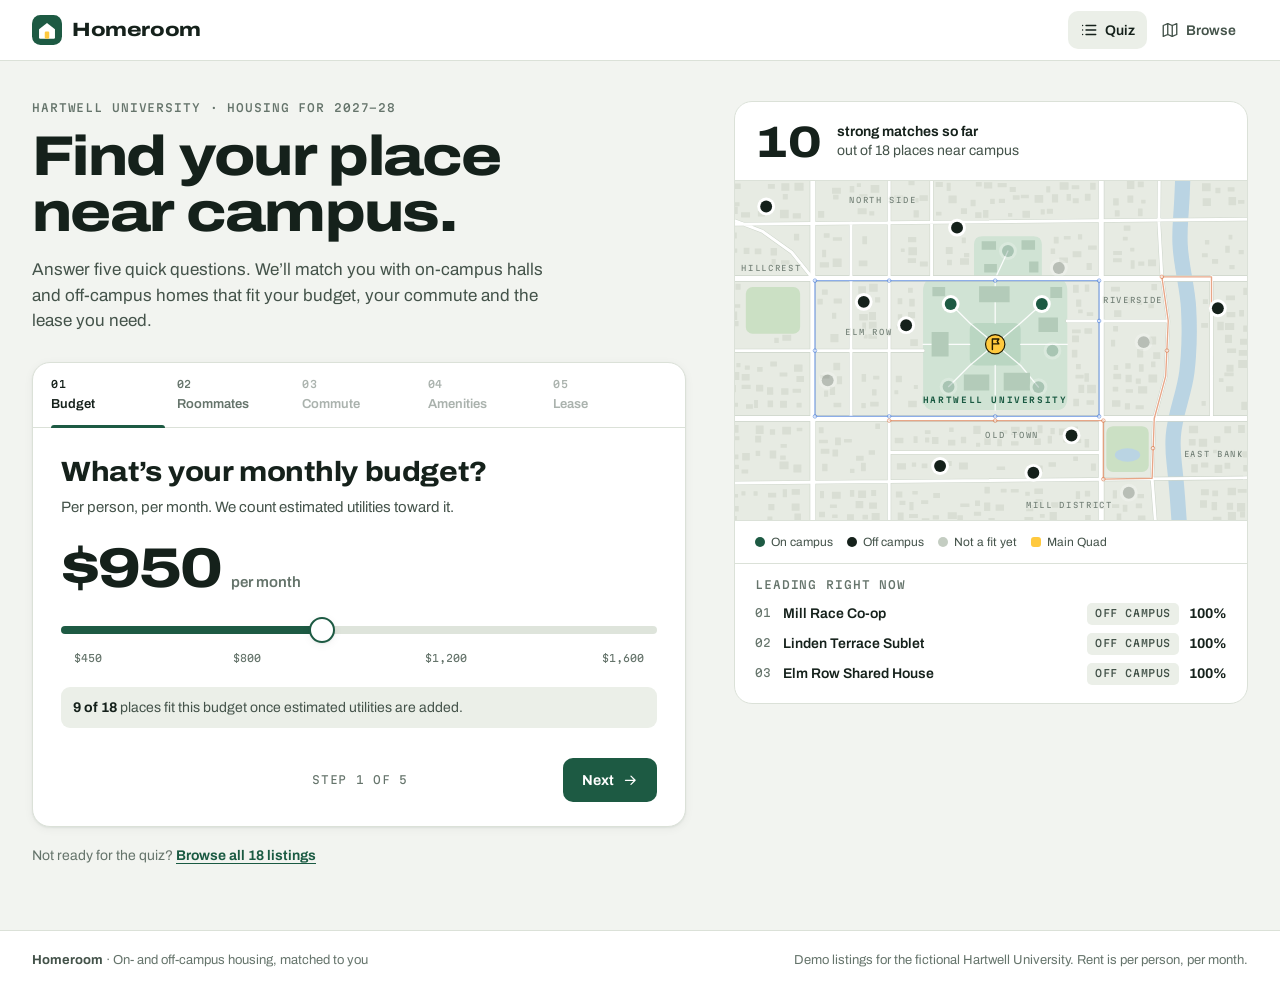
==== index.html @ 3a5280d9 "Add Homeroom campus housing site Co-Authored-By: Claude Opus 5.5 <noreply@anthropic.com>" ====
<!doctype html>
<html lang="en">
<head>
<meta charset="utf-8">
<meta name="viewport" content="width=device-width, initial-scale=1, viewport-fit=cover">
<title>Homeroom Campus Housing</title>
<meta name="claude:viewport-fit-sides" content="cover">
<meta name="description" content="Take a five-question quiz and get matched with on-campus and off-campus housing near Hartwell University.">
<link rel="preconnect" href="https://fonts.googleapis.com">
<link rel="preconnect" href="https://fonts.gstatic.com" crossorigin>
<link rel="stylesheet" href="https://fonts.googleapis.com/css2?family=Archivo:wdth,wght@62..125,100..900&family=Martian+Mono:wdth,wght@75..112.5,100..800&display=swap">
<link rel="stylesheet" href="styles.css">
</head>
<body>
<a class="skip" href="#main">Skip to content</a>

<header class="topbar">
  <div class="topbar-inner wrap">
    <button type="button" class="brand" data-action="nav" data-view="quiz" aria-label="Homeroom, back to the quiz">
      <svg class="brand-mark" viewBox="0 0 32 32" aria-hidden="true"><rect class="bm-bg" width="32" height="32" rx="9"/><path class="bm-house" d="M7.5 15.2 16 8.4l8.5 6.8V24a1.3 1.3 0 0 1-1.3 1.3H8.8A1.3 1.3 0 0 1 7.5 24z"/><rect class="bm-door" x="13.6" y="17.6" width="4.8" height="7.7" rx="1.2"/></svg>
      <span class="brand-name">Homeroom</span>
    </button>
    <nav class="nav" aria-label="Main">
      <button type="button" class="nav-btn" data-action="nav" data-view="quiz" data-nav-item data-icon="list" aria-label="Match quiz"><span class="nav-label">Quiz</span></button>
      <button type="button" class="nav-btn" data-action="nav" data-view="results" data-nav-item data-icon="star" aria-label="My matches" id="navResults" hidden><span class="nav-label">Matches</span></button>
      <button type="button" class="nav-btn" data-action="nav" data-view="browse" data-nav-item data-icon="map" aria-label="Browse listings"><span class="nav-label">Browse</span></button>
      <button type="button" class="nav-btn" data-action="tours" data-icon="calendar" aria-label="My tours and messages" id="navTours" hidden><span class="nav-label">My tours</span><span class="nav-count" id="navToursCount">0</span></button>
    </nav>
  </div>
</header>

<main id="main">
  <section id="view-quiz" class="view" aria-labelledby="quizHeading">
    <div class="wrap quiz-layout">
      <div class="quiz-main">
        <p class="eyebrow">Hartwell University · Housing for 2027–28</p>
        <h1 class="display" id="quizHeading">Find your place near campus.</h1>
        <p class="lede">Answer five quick questions. We’ll match you with on-campus halls and off-campus homes that fit your budget, your commute and the lease you need.</p>
        <form id="quizForm" class="quiz-card" novalidate>
          <ol class="steps" id="quizSteps"></ol>
          <div class="q-body" id="quizBody"></div>
          <div class="q-foot">
            <button type="button" class="btn btn--ghost q-back" id="quizBack" data-icon="arrowLeft">Back</button>
            <span class="q-count" id="quizCount" aria-live="polite">Step 1 of 5</span>
            <button type="submit" class="btn btn--primary" id="quizNext">Next</button>
          </div>
          <p class="q-live-mobile" id="quizLive" aria-live="polite"></p>
        </form>
        <p class="quiz-skip">Not ready for the quiz? <button type="button" class="linkbtn" data-action="nav" data-view="browse">Browse all 18 listings</button></p>
      </div>

      <aside class="quiz-aside" aria-label="Live preview of places that fit your answers">
        <div class="live-card">
          <div class="live-head">
            <span class="live-num" id="liveNum">0</span>
            <span class="live-sub" id="liveSub"></span>
          </div>
          <div class="live-map" id="liveMap"></div>
          <div class="live-legend">
            <span><i class="lg lg--on"></i>On campus</span>
            <span><i class="lg lg--off"></i>Off campus</span>
            <span><i class="lg lg--out"></i>Not a fit yet</span>
            <span><i class="lg lg--quad"></i>Main Quad</span>
          </div>
          <div class="live-top">
            <p class="eyebrow">Leading right now</p>
            <ol id="liveTop"></ol>
          </div>
        </div>
      </aside>
    </div>
  </section>

  <section id="view-results" class="view" aria-labelledby="resultsHeading" hidden>
    <div class="wrap results-layout">
      <div class="results-main">
        <div class="results-head">
          <div class="results-titles">
            <p class="eyebrow" id="resultsEyebrow">Your matches</p>
            <h2 class="h-xl" id="resultsHeading">Your top 4 places</h2>
            <div class="prefs" id="prefsSummary"></div>
          </div>
          <div class="results-tools">
            <div class="seg" role="group" aria-label="Show places" id="resultsCampus">
              <button type="button" data-action="results-campus" data-val="all" aria-pressed="true">All</button>
              <button type="button" data-action="results-campus" data-val="on" aria-pressed="false">On campus</button>
              <button type="button" data-action="results-campus" data-val="off" aria-pressed="false">Off campus</button>
            </div>
            <button type="button" class="btn btn--secondary btn--sm" data-action="retake" data-icon="edit">Edit answers</button>
          </div>
        </div>
        <div class="notice" id="sampleNotice" hidden>
          <span>These matches use sample answers. Take the quiz to get your own.</span>
          <button type="button" class="btn btn--primary btn--sm" data-action="retake">Take the quiz</button>
        </div>
        <ol class="rec-list" id="recList"></ol>
        <div class="more">
          <div class="more-map" id="moreMap"></div>
          <div class="more-text">
            <h3>See every place on the map</h3>
            <p>Photos, prices and commute times for all <span id="moreCount">18</span> listings, on campus and off.</p>
          </div>
          <button type="button" class="btn btn--primary" data-action="nav" data-view="browse">Browse listings</button>
        </div>
      </div>
      <div class="results-side" id="chatDock"></div>
    </div>
  </section>

  <section id="view-browse" class="view" aria-labelledby="browseHeading" hidden>
    <div class="wrap browse-bar">
      <div>
        <p class="eyebrow">All listings</p>
        <h2 class="h-xl" id="browseHeading">Places near Hartwell</h2>
        <p class="browse-count" id="browseCount"></p>
      </div>
      <div class="filters">
        <div class="seg" role="group" aria-label="Campus" id="browseCampus">
          <button type="button" data-action="browse-campus" data-val="all" aria-pressed="true">All</button>
          <button type="button" data-action="browse-campus" data-val="on" aria-pressed="false">On campus</button>
          <button type="button" data-action="browse-campus" data-val="off" aria-pressed="false">Off campus</button>
        </div>
        <label><span class="sr-only">Maximum rent</span>
          <select class="select" id="fPrice">
            <option value="any">Any rent</option>
            <option value="700">Up to $700</option>
            <option value="900">Up to $900</option>
            <option value="1100">Up to $1,100</option>
            <option value="1300">Up to $1,300</option>
          </select>
        </label>
        <label><span class="sr-only">Roommates</span>
          <select class="select" id="fRooms">
            <option value="any">Any roommates</option>
            <option value="solo">Just me</option>
            <option value="one">1 roommate</option>
            <option value="few">2–3 roommates</option>
            <option value="many">4 or more</option>
          </select>
        </label>
        <label><span class="sr-only">Sort by</span>
          <select class="select" id="fSort">
            <option value="match">Best match</option>
            <option value="price">Lowest rent</option>
            <option value="distance">Closest to the Quad</option>
          </select>
        </label>
        <div class="seg seg--mode" role="group" aria-label="View as" id="browseMode">
          <button type="button" data-action="browse-mode" data-val="list" aria-pressed="true">List</button>
          <button type="button" data-action="browse-mode" data-val="map" aria-pressed="false">Map</button>
        </div>
      </div>
    </div>
    <div class="browse-layout" id="browseLayout">
      <div class="browse-list" id="browseList"></div>
      <div class="browse-map"><div class="map" id="browseMap" tabindex="0" aria-label="Map of listings. Drag to move, use the buttons to zoom."></div></div>
    </div>
  </section>
</main>

<footer class="footer">
  <div class="wrap footer-inner">
    <span><b>Homeroom</b> · On- and off-campus housing, matched to you</span>
    <span>Demo listings for the fictional Hartwell University. Rent is per person, per month.</span>
  </div>
</footer>

<aside id="chat" class="chat" aria-label="Housing assistant" data-mode="checking">
  <div class="chat-head">
    <span class="chat-avatar" data-icon="sparkle"></span>
    <div class="chat-titles">
      <h2 class="chat-title">Housing assistant</h2>
      <p class="chat-status"><i class="status-dot"></i><span id="chatStatus">Connecting…</span></p>
    </div>
    <button type="button" class="iconbtn chat-close" data-action="chat-close" data-icon="x" aria-label="Close the assistant"></button>
  </div>
  <div class="chat-log" id="chatLog" aria-live="polite"></div>
  <div class="chat-suggest" id="chatSuggest"></div>
  <form class="chat-form" id="chatForm">
    <label for="chatInput" class="sr-only">Ask about any listing</label>
    <textarea id="chatInput" rows="1" placeholder="Ask about any listing…" autocomplete="off"></textarea>
    <button type="submit" class="chat-send" id="chatSend" aria-label="Send"></button>
  </form>
  <p class="chat-foot" id="chatFoot">Answers can be wrong. Confirm details with the landlord.</p>
</aside>
<button type="button" class="chat-fab" id="chatFab" data-action="chat-open" data-icon="sparkle" hidden><span>Ask the assistant</span></button>

<dialog id="dlgListing" class="dlg dlg--wide" aria-labelledby="dlgListingTitle">
  <div class="dlg-shell">
    <button type="button" class="iconbtn dlg-x" data-action="close" data-icon="x" aria-label="Close listing"></button>
    <div class="dlg-body" id="dlgListingBody"></div>
    <div class="dlg-foot" id="dlgListingFoot"></div>
  </div>
</dialog>
<dialog id="dlgContact" class="dlg" aria-labelledby="dlgContactTitle"></dialog>
<dialog id="dlgTour" class="dlg" aria-labelledby="dlgTourTitle"></dialog>
<dialog id="dlgTours" class="dlg" aria-labelledby="dlgToursTitle"></dialog>

<script src="data.js"></script>
<script src="match.js"></script>
<script src="art.js"></script>
<script src="app.js"></script>
</body>
</html>
---- styles.css ----
/* Homeroom: campus-wayfinding visual system */
:root {
  /* Layout: a two-pane wayfinding app. Content sits on the left; the live campus map or the assistant docks on the right. Sign-style tags carry commute and lease facts. */
  --bg: #F2F4F0;
  --surface: #FFFFFF;
  --surface-2: #EBEFE8;
  --surface-3: #DEE4DB;
  --ink: #15211B;
  --ink-2: #44534A;
  --ink-3: #65746B;
  --line: #DBE1D8;
  --line-2: #C4CDC2;
  --quad: #1D5A43;
  --quad-hover: #164A36;
  --quad-ink: #FFFFFF;
  --quad-soft: #DDEBE2;
  --quad-text: #1A5A42;
  --signal: #FFC93E;
  --signal-ink: #231B00;
  --good: #1F7A4C;
  --warn: #8F5600;
  --bad: #B3261E;
  --route2: #2E6AD6;
  --route7: #D45E25;
  --map-land: #E7EBE3;
  --map-block: #D9DED4;
  --map-campus: #D0E3D4;
  --map-quad: #BAD6C2;
  --map-park: #CBE0C4;
  --map-water: #BAD4E3;
  --map-road: #FFFFFF;
  --map-road-edge: #CDD5CA;
  --map-bldg: #B3CBB9;
  --map-label: #55655B;
  --shadow-1: 0 1px 2px rgb(21 33 27 / .06), 0 2px 10px rgb(21 33 27 / .05);
  --shadow-2: 0 4px 10px rgb(21 33 27 / .07), 0 18px 44px rgb(21 33 27 / .15);
  --backdrop: rgb(12 20 16 / .48);

  --font-display: "Archivo", "Helvetica Neue", Arial, sans-serif;
  --font-body: "Archivo", "Helvetica Neue", Arial, sans-serif;
  --font-mono: "Martian Mono", ui-monospace, "SF Mono", Menlo, Consolas, monospace;
  --wide: 118%;
  --r-lg: 18px;
  --r-md: 12px;
  --r-sm: 9px;
  --r-xs: 5px;
  --header-h: 60px;
}

@media (prefers-color-scheme: dark) {
  :root:not([data-theme="light"]) {
    --bg: #0E1411;
    --surface: #151D19;
    --surface-2: #1C2621;
    --surface-3: #27332D;
    --ink: #E5ECE7;
    --ink-2: #A9B8AF;
    --ink-3: #87968D;
    --line: #25302A;
    --line-2: #35443B;
    --quad: #52C08E;
    --quad-hover: #67CE9E;
    --quad-ink: #05140D;
    --quad-soft: #17342A;
    --quad-text: #74D3A6;
    --signal: #FFCD4D;
    --signal-ink: #231B00;
    --good: #5DCB91;
    --warn: #F0B358;
    --bad: #FF8F86;
    --route2: #6F9EF2;
    --route7: #F28D59;
    --map-land: #161F1B;
    --map-block: #1D2823;
    --map-campus: #1B3226;
    --map-quad: #22412F;
    --map-park: #1C3222;
    --map-water: #163042;
    --map-road: #2A3731;
    --map-road-edge: #33433A;
    --map-bldg: #2A4636;
    --map-label: #9CADA2;
    --shadow-1: 0 1px 2px rgb(0 0 0 / .4), 0 2px 10px rgb(0 0 0 / .25);
    --shadow-2: 0 4px 10px rgb(0 0 0 / .35), 0 18px 44px rgb(0 0 0 / .5);
    --backdrop: rgb(0 0 0 / .62);
    color-scheme: dark;
  }
}
:root[data-theme="dark"] {
  --bg: #0E1411;
  --surface: #151D19;
  --surface-2: #1C2621;
  --surface-3: #27332D;
  --ink: #E5ECE7;
  --ink-2: #A9B8AF;
  --ink-3: #87968D;
  --line: #25302A;
  --line-2: #35443B;
  --quad: #52C08E;
  --quad-hover: #67CE9E;
  --quad-ink: #05140D;
  --quad-soft: #17342A;
  --quad-text: #74D3A6;
  --signal: #FFCD4D;
  --signal-ink: #231B00;
  --good: #5DCB91;
  --warn: #F0B358;
  --bad: #FF8F86;
  --route2: #6F9EF2;
  --route7: #F28D59;
  --map-land: #161F1B;
  --map-block: #1D2823;
  --map-campus: #1B3226;
  --map-quad: #22412F;
  --map-park: #1C3222;
  --map-water: #163042;
  --map-road: #2A3731;
  --map-road-edge: #33433A;
  --map-bldg: #2A4636;
  --map-label: #9CADA2;
  --shadow-1: 0 1px 2px rgb(0 0 0 / .4), 0 2px 10px rgb(0 0 0 / .25);
  --shadow-2: 0 4px 10px rgb(0 0 0 / .35), 0 18px 44px rgb(0 0 0 / .5);
  --backdrop: rgb(0 0 0 / .62);
  color-scheme: dark;
}

/* ---------- base ---------- */
*, *::before, *::after { box-sizing: border-box; }
[hidden] { display: none !important; }
html { -webkit-text-size-adjust: 100%; text-size-adjust: 100%; }
body {
  margin: 0;
  background: var(--bg);
  color: var(--ink);
  font-family: var(--font-body);
  font-size: 0.9375rem;
  line-height: 1.5;
  -webkit-font-smoothing: antialiased;
}
body::before {
  content: "";
  position: fixed;
  inset: 0 0 auto;
  height: env(safe-area-inset-top, 0px);
  z-index: 60;
  background: var(--surface);
}
img { max-width: 100%; }
button, input, select, textarea { font: inherit; color: inherit; }
button { cursor: pointer; }
button:disabled { cursor: not-allowed; }
:focus-visible { outline: 2px solid var(--quad); outline-offset: 2px; }
h1, h2, h3, h4 { text-wrap: balance; margin: 0; }
p { margin: 0; }
.sr-only { position: absolute; width: 1px; height: 1px; padding: 0; margin: -1px; overflow: hidden; clip: rect(0 0 0 0); white-space: nowrap; border: 0; }
.sr-defs { position: absolute; width: 0; height: 0; overflow: hidden; pointer-events: none; }
.ic { width: 1.15em; height: 1.15em; flex: none; fill: none; stroke: currentColor; stroke-width: 1.8; stroke-linecap: round; stroke-linejoin: round; }
.wrap {
  width: 100%;
  max-width: 1360px;
  margin-inline: auto;
  padding-left: max(16px, env(safe-area-inset-left, 0px));
  padding-right: max(16px, env(safe-area-inset-right, 0px));
}
@media (min-width: 760px) {
  .wrap {
    padding-left: max(32px, env(safe-area-inset-left, 0px));
    padding-right: max(32px, env(safe-area-inset-right, 0px));
  }
}
.skip { position: absolute; left: 12px; top: -60px; z-index: 100; padding: 8px 12px; border-radius: var(--r-sm); background: var(--ink); color: var(--bg); font-weight: 600; text-decoration: none; }
.skip:focus { top: 12px; }

.eyebrow {
  font-family: var(--font-mono);
  font-size: 0.6875rem;
  font-weight: 500;
  line-height: 1.3;
  letter-spacing: .08em;
  text-transform: uppercase;
  color: var(--ink-3);
}
.h-xl {
  font-family: var(--font-display);
  font-stretch: 112%;
  font-weight: 780;
  font-size: clamp(1.6rem, 1.2rem + 1.3vw, 2.25rem);
  line-height: 1.08;
  letter-spacing: -0.02em;
}

/* ---------- buttons & small parts ---------- */
.btn {
  display: inline-flex;
  align-items: center;
  justify-content: center;
  gap: 8px;
  height: 44px;
  padding: 0 18px;
  border-radius: 10px;
  border: 1px solid transparent;
  font-weight: 650;
  font-size: 0.9rem;
  line-height: 1;
  white-space: nowrap;
  text-decoration: none;
  transition: background-color .15s, border-color .15s, color .15s, transform .1s;
}
.btn:active:not(:disabled) { transform: translateY(1px); }
.btn:disabled { opacity: .45; }
.btn--primary { background: var(--quad); color: var(--quad-ink); }
.btn--primary:hover:not(:disabled) { background: var(--quad-hover); }
.btn--secondary { background: var(--surface); color: var(--ink); border-color: var(--line-2); }
.btn--secondary:hover:not(:disabled) { border-color: var(--ink-3); }
.btn--ghost { background: transparent; color: var(--ink-2); }
.btn--ghost:hover:not(:disabled) { background: var(--surface-2); color: var(--ink); }
.btn--sm { height: 36px; padding: 0 12px; font-size: 0.8125rem; border-radius: 9px; gap: 6px; }
.btn--block { width: 100%; }
.iconbtn {
  display: inline-grid;
  place-items: center;
  width: 36px;
  height: 36px;
  flex: none;
  border: 0;
  border-radius: 10px;
  background: transparent;
  color: var(--ink-2);
}
.iconbtn:hover { background: var(--surface-2); color: var(--ink); }
.iconbtn .ic { width: 20px; height: 20px; }
.linkbtn { border: 0; background: none; padding: 0; color: var(--quad-text); font-weight: 650; text-decoration: underline; text-underline-offset: 3px; text-decoration-thickness: 1px; }
.linkbtn:hover { text-decoration-thickness: 2px; }

.tag {
  display: inline-flex;
  align-items: center;
  height: 22px;
  padding: 0 8px;
  border-radius: var(--r-xs);
  font-family: var(--font-mono);
  font-size: 0.625rem;
  font-weight: 500;
  letter-spacing: .06em;
  text-transform: uppercase;
  white-space: nowrap;
}
.tag--on { background: var(--quad-soft); color: var(--quad-text); }
.tag--off { background: var(--surface-2); color: var(--ink-2); }
.kind { font-size: 0.8125rem; color: var(--ink-3); }

.sign {
  display: inline-flex;
  align-items: center;
  gap: 7px;
  height: 26px;
  padding: 0 10px 0 8px;
  border-radius: 6px;
  background: var(--quad);
  color: var(--quad-ink);
  font-family: var(--font-mono);
  font-size: 0.6875rem;
  font-weight: 500;
  letter-spacing: .03em;
  text-transform: uppercase;
  white-space: nowrap;
  align-self: flex-start;
}
.sign .ic { width: 14px; height: 14px; stroke-width: 2; }

.price {
  font-family: var(--font-display);
  font-stretch: 112%;
  font-weight: 800;
  font-size: 1.4rem;
  line-height: 1;
  letter-spacing: -0.02em;
  font-variant-numeric: tabular-nums;
  white-space: nowrap;
}
.price small {
  margin-left: 2px;
  font-family: var(--font-body);
  font-stretch: 100%;
  font-size: 0.8125rem;
  font-weight: 500;
  letter-spacing: 0;
  color: var(--ink-3);
}

.seg {
  display: inline-flex;
  padding: 3px;
  gap: 2px;
  border-radius: 11px;
  background: var(--surface-2);
}
.seg button {
  height: 32px;
  padding: 0 12px;
  border: 0;
  border-radius: 8px;
  background: transparent;
  color: var(--ink-2);
  font-weight: 600;
  font-size: 0.8125rem;
  white-space: nowrap;
}
.seg button:hover { color: var(--ink); }
.seg button[aria-pressed="true"] { background: var(--surface); color: var(--ink); box-shadow: var(--shadow-1); }

.select {
  height: 38px;
  padding: 0 34px 0 12px;
  border: 1px solid var(--line-2);
  border-radius: 10px;
  background-color: var(--surface);
  color: var(--ink);
  font-size: 0.8125rem;
  font-weight: 600;
  appearance: none;
  -webkit-appearance: none;
  background-image: linear-gradient(45deg, transparent 50%, var(--ink-3) 50%), linear-gradient(135deg, var(--ink-3) 50%, transparent 50%);
  background-position: calc(100% - 17px) 16px, calc(100% - 12px) 16px;
  background-size: 5px 5px, 5px 5px;
  background-repeat: no-repeat;
}

.spinner {
  width: 16px;
  height: 16px;
  border-radius: 50%;
  border: 2px solid currentColor;
  border-right-color: transparent;
  animation: spin .7s linear infinite;
}
@keyframes spin { to { transform: rotate(360deg); } }

/* ---------- header ---------- */
.topbar {
  position: sticky;
  top: env(safe-area-inset-top, 0px);
  z-index: 50;
  background: var(--surface);
  border-bottom: 1px solid var(--line);
}
.topbar-inner { height: var(--header-h); display: flex; align-items: center; gap: 12px; }
.brand {
  display: inline-flex;
  align-items: center;
  gap: 10px;
  margin-right: auto;
  padding: 4px;
  margin-left: -4px;
  border: 0;
  border-radius: 10px;
  background: none;
  color: var(--ink);
}
.brand-mark { width: 30px; height: 30px; display: block; }
.bm-bg { fill: var(--quad); }
.bm-house { fill: var(--quad-ink); }
.bm-door { fill: var(--signal); }
.brand-name {
  font-family: var(--font-display);
  font-stretch: 122%;
  font-weight: 800;
  font-size: 1.2rem;
  letter-spacing: -0.02em;
}
.nav { display: flex; align-items: center; gap: 2px; }
.nav-btn {
  display: inline-flex;
  align-items: center;
  gap: 7px;
  height: 38px;
  padding: 0 12px;
  border: 0;
  border-radius: 10px;
  background: transparent;
  color: var(--ink-2);
  font-weight: 600;
  font-size: 0.875rem;
}
.nav-btn .ic { width: 18px; height: 18px; }
.nav-btn:hover { background: var(--surface-2); color: var(--ink); }
.nav-btn[aria-current="page"] { background: var(--surface-2); color: var(--ink); }
.nav-count {
  min-width: 20px;
  height: 20px;
  padding: 0 6px;
  border-radius: 999px;
  background: var(--signal);
  color: var(--signal-ink);
  font-family: var(--font-mono);
  font-size: 0.6875rem;
  font-weight: 600;
  line-height: 20px;
  text-align: center;
}
@media (max-width: 620px) {
  .nav-label { display: none; }
  .nav-btn { padding: 0 10px; }
  .brand-name { font-size: 1.05rem; }
}

/* ---------- quiz ---------- */
.quiz-layout {
  display: grid;
  grid-template-columns: minmax(0, 1.12fr) minmax(0, .88fr);
  gap: 48px;
  align-items: start;
  padding-block: 40px 64px;
}
.quiz-main { min-width: 0; }
.display {
  margin-top: 14px;
  font-family: var(--font-display);
  font-stretch: var(--wide);
  font-weight: 800;
  font-size: clamp(2.1rem, 1.3rem + 2.8vw, 3.5rem);
  line-height: 1;
  letter-spacing: -0.03em;
}
.lede { max-width: 54ch; margin: 16px 0 28px; font-size: 1.0625rem; color: var(--ink-2); }
.quiz-card {
  background: var(--surface);
  border: 1px solid var(--line);
  border-radius: var(--r-lg);
  box-shadow: var(--shadow-1);
}
.steps {
  list-style: none;
  margin: 0;
  padding: 0 12px;
  display: grid;
  grid-template-columns: repeat(5, minmax(0, 1fr));
  border-bottom: 1px solid var(--line);
}
.step-btn {
  position: relative;
  width: 100%;
  padding: 14px 6px 13px;
  border: 0;
  background: none;
  text-align: left;
  color: var(--ink-3);
  font-weight: 600;
  font-size: 0.8125rem;
}
.step-btn .n {
  display: flex;
  align-items: center;
  gap: 5px;
  margin-bottom: 3px;
  font-family: var(--font-mono);
  font-size: 0.625rem;
  font-weight: 500;
  letter-spacing: .06em;
}
.step-btn .n .ic { width: 12px; height: 12px; stroke-width: 2.4; color: var(--good); }
.step-btn::after {
  content: "";
  position: absolute;
  left: 6px;
  right: 6px;
  bottom: -1px;
  height: 3px;
  border-radius: 3px 3px 0 0;
  background: transparent;
}
.step-btn.is-done { color: var(--ink-2); }
.step-btn[aria-current="step"] { color: var(--ink); }
.step-btn[aria-current="step"]::after { background: var(--quad); }
.step-btn:disabled { opacity: .55; }
.step-btn:not(:disabled):hover { color: var(--ink); }
@media (max-width: 480px) {
  .step-btn { font-size: 0.6875rem; padding-inline: 3px; }
  .steps { padding: 0 6px; }
}

.q-body { padding: 28px 28px 8px; }
.q-step { margin: 0; padding: 0; border: 0; min-width: 0; }
.q-title {
  padding: 0;
  font-family: var(--font-display);
  font-stretch: 110%;
  font-weight: 760;
  font-size: clamp(1.35rem, 1.1rem + .8vw, 1.75rem);
  line-height: 1.15;
  letter-spacing: -0.015em;
}
.q-title:focus { outline: none; }
.q-help { margin: 8px 0 22px; color: var(--ink-2); }
.options { display: grid; grid-template-columns: repeat(2, minmax(0, 1fr)); gap: 12px; }
@media (max-width: 560px) { .options { grid-template-columns: minmax(0, 1fr); } }
.opt {
  position: relative;
  display: flex;
  align-items: center;
  gap: 14px;
  min-width: 0;
  padding: 14px 16px 14px 14px;
  border: 1px solid var(--line-2);
  border-radius: var(--r-md);
  background: var(--surface);
  cursor: pointer;
  transition: border-color .15s, background-color .15s, box-shadow .15s;
}
.opt input { position: absolute; opacity: 0; pointer-events: none; }
.opt:hover { border-color: var(--ink-3); }
.opt-icon {
  display: grid;
  place-items: center;
  width: 44px;
  height: 44px;
  flex: none;
  border-radius: 11px;
  background: var(--surface-2);
  color: var(--ink-2);
  transition: background-color .15s, color .15s;
}
.opt-icon .ic { width: 22px; height: 22px; }
.opt-text { min-width: 0; flex: 1; }
.opt-text b { display: block; font-weight: 650; font-size: 0.9375rem; }
.opt-text small { display: block; margin-top: 2px; color: var(--ink-3); font-size: 0.8125rem; line-height: 1.35; }
.opt-check {
  display: grid;
  place-items: center;
  width: 22px;
  height: 22px;
  flex: none;
  border: 1.5px solid var(--line-2);
  border-radius: 50%;
  color: transparent;
  transition: background-color .15s, border-color .15s;
}
.opt-check .ic { width: 13px; height: 13px; stroke-width: 3; }
.opt.is-checked { border-color: var(--quad); box-shadow: inset 0 0 0 1px var(--quad); }
.opt.is-checked .opt-icon { background: var(--quad); color: var(--quad-ink); }
.opt.is-checked .opt-check { background: var(--quad); border-color: var(--quad); color: var(--quad-ink); }
.opt:focus-within { outline: 2px solid var(--quad); outline-offset: 2px; }
.opt:has(input:focus:not(:focus-visible)) { outline: none; }

.amen-pick { display: flex; flex-wrap: wrap; gap: 10px; }
.chip-opt {
  position: relative;
  display: inline-flex;
  align-items: center;
  gap: 8px;
  height: 42px;
  padding: 0 15px 0 12px;
  border: 1px solid var(--line-2);
  border-radius: 999px;
  background: var(--surface);
  font-weight: 600;
  font-size: 0.875rem;
  cursor: pointer;
  user-select: none;
  transition: background-color .15s, border-color .15s, color .15s;
}
.chip-opt input { position: absolute; opacity: 0; pointer-events: none; }
.chip-opt .ic { width: 18px; height: 18px; color: var(--ink-3); }
.chip-opt:hover { border-color: var(--ink-3); }
.chip-opt.is-checked { background: var(--quad); border-color: var(--quad); color: var(--quad-ink); }
.chip-opt.is-checked .ic { color: currentColor; }
.chip-opt:focus-within { outline: 2px solid var(--quad); outline-offset: 2px; }
.chip-opt:has(input:focus:not(:focus-visible)) { outline: none; }

.budget-read { display: flex; align-items: baseline; gap: 10px; }
.budget-out {
  font-family: var(--font-display);
  font-stretch: 122%;
  font-weight: 800;
  font-size: clamp(2.6rem, 2rem + 2vw, 3.5rem);
  line-height: 1;
  letter-spacing: -0.035em;
  font-variant-numeric: tabular-nums;
}
.budget-unit { color: var(--ink-3); font-weight: 600; }
.range {
  --fill: 50%;
  width: 100%;
  height: 30px;
  margin: 18px 0 4px;
  background: transparent;
  appearance: none;
  -webkit-appearance: none;
  cursor: pointer;
}
.range::-webkit-slider-runnable-track {
  height: 8px;
  border-radius: 8px;
  background: linear-gradient(to right, var(--quad) 0 var(--fill), var(--surface-3) var(--fill) 100%);
}
.range::-webkit-slider-thumb {
  width: 26px;
  height: 26px;
  margin-top: -9px;
  border-radius: 50%;
  border: 2px solid var(--quad);
  background: var(--surface);
  box-shadow: var(--shadow-1);
  -webkit-appearance: none;
  appearance: none;
}
.range::-moz-range-track { height: 8px; border-radius: 8px; background: var(--surface-3); }
.range::-moz-range-progress { height: 8px; border-radius: 8px; background: var(--quad); }
.range::-moz-range-thumb { width: 22px; height: 22px; border-radius: 50%; border: 2px solid var(--quad); background: var(--surface); }
.range:focus-visible { outline: none; }
.range:focus-visible::-webkit-slider-thumb { outline: 2px solid var(--quad); outline-offset: 3px; }
.budget-scale { position: relative; height: 18px; font-family: var(--font-mono); font-size: 0.625rem; color: var(--ink-3); }
.budget-scale span { position: absolute; top: 0; transform: translateX(-50%); white-space: nowrap; }
.budget-scale span:first-child { transform: none; }
.budget-scale span:last-child { transform: translateX(-100%); }
.budget-fit { margin-top: 18px; padding: 10px 12px; border-radius: var(--r-sm); background: var(--surface-2); color: var(--ink-2); font-size: 0.875rem; }
.budget-fit b { color: var(--ink); font-variant-numeric: tabular-nums; }

.q-foot { display: flex; align-items: center; justify-content: space-between; gap: 12px; padding: 22px 28px 24px; }
.q-count { font-family: var(--font-mono); font-size: 0.6875rem; letter-spacing: .06em; text-transform: uppercase; color: var(--ink-3); }
.q-back[data-first="true"] { visibility: hidden; }
.q-live-mobile { display: none; margin: -6px 28px 22px; font-size: 0.8125rem; color: var(--ink-2); }
.quiz-skip { margin-top: 18px; color: var(--ink-3); font-size: 0.875rem; }
@media (max-width: 560px) {
  .q-body { padding: 22px 18px 4px; }
  .q-foot { padding: 18px; }
  .q-live-mobile { margin: -4px 18px 18px; }
}

.quiz-aside { position: sticky; top: calc(var(--header-h) + env(safe-area-inset-top, 0px) + 24px); min-width: 0; }
.live-card { overflow: hidden; background: var(--surface); border: 1px solid var(--line); border-radius: var(--r-lg); }
.live-head { display: flex; align-items: center; gap: 14px; padding: 18px 20px 16px; }
.live-num {
  min-width: 2ch;
  font-family: var(--font-display);
  font-stretch: 122%;
  font-weight: 800;
  font-size: 2.75rem;
  line-height: 1;
  letter-spacing: -0.03em;
  font-variant-numeric: tabular-nums;
}
.live-sub { color: var(--ink-2); font-size: 0.875rem; line-height: 1.35; }
.live-sub b { display: block; color: var(--ink); font-weight: 650; }
.live-map { aspect-ratio: 3 / 2; max-width: 100%; border-block: 1px solid var(--line); background: var(--map-land); }
.live-map svg { display: block; width: 100%; height: 100%; }
.live-legend { display: flex; flex-wrap: wrap; gap: 6px 14px; padding: 12px 20px; font-size: 0.75rem; color: var(--ink-2); border-bottom: 1px solid var(--line); }
.live-legend span { display: inline-flex; align-items: center; gap: 6px; }
.lg { width: 10px; height: 10px; border-radius: 50%; display: inline-block; }
.lg--on { background: var(--quad); }
.lg--off { background: var(--ink); }
.lg--quad { background: var(--signal); border-radius: 3px; }
.lg--out { background: var(--line-2); }
.live-top { padding: 14px 20px 18px; }
.live-top ol { list-style: none; margin: 10px 0 0; padding: 0; display: grid; gap: 8px; }
.live-top li { display: flex; align-items: center; gap: 10px; font-size: 0.875rem; min-width: 0; }
.lt-rank { width: 18px; font-family: var(--font-mono); font-size: 0.6875rem; color: var(--ink-3); }
.lt-name { flex: 1; min-width: 0; font-weight: 600; overflow: hidden; text-overflow: ellipsis; white-space: nowrap; }
.lt-score { font-weight: 700; font-variant-numeric: tabular-nums; }
.dotg { transition: opacity .35s ease; }
.dotg.is-out { opacity: .22; }
.dot-ring { fill: var(--surface); }
.dot--on { fill: var(--quad); }
.dot--off { fill: var(--ink); }
.qmark circle { fill: var(--signal); stroke: var(--signal-ink); stroke-width: 1.5; }
.qmark path { fill: none; stroke: var(--signal-ink); stroke-width: 1.8; stroke-linejoin: round; stroke-linecap: round; }

@media (max-width: 1000px) {
  .quiz-layout { grid-template-columns: minmax(0, 1fr); padding-block: 28px 48px; }
  .quiz-aside { display: none; }
  .q-live-mobile { display: block; }
}

/* ---------- results ---------- */
.results-layout {
  display: grid;
  grid-template-columns: minmax(0, 1fr) 390px;
  gap: 32px;
  align-items: start;
  padding-block: 32px 64px;
}
.results-main { min-width: 0; display: grid; gap: 20px; }
.results-head { display: flex; flex-wrap: wrap; align-items: flex-end; justify-content: space-between; gap: 16px 24px; }
.results-titles { display: grid; gap: 10px; min-width: 0; }
.prefs { display: flex; flex-wrap: wrap; gap: 6px; }
.pref {
  display: inline-flex;
  align-items: center;
  gap: 6px;
  height: 28px;
  padding: 0 10px;
  border-radius: 999px;
  background: var(--surface);
  border: 1px solid var(--line);
  color: var(--ink-2);
  font-size: 0.8125rem;
  font-weight: 550;
}
.pref .ic { width: 14px; height: 14px; color: var(--ink-3); }
.results-tools { display: flex; flex-wrap: wrap; align-items: center; gap: 10px; }
.notice {
  display: flex;
  flex-wrap: wrap;
  align-items: center;
  justify-content: space-between;
  gap: 10px 16px;
  padding: 12px 16px;
  border-radius: var(--r-md);
  background: var(--quad-soft);
  color: var(--quad-text);
  font-size: 0.875rem;
  font-weight: 550;
}
.rec-list { list-style: none; margin: 0; padding: 0; display: grid; gap: 16px; }
.rec { scroll-margin-top: calc(var(--header-h) + env(safe-area-inset-top, 0px) + 16px); }
.mdot { stroke: var(--surface); stroke-width: 8; }
.price--sm { font-size: 1.05rem; }
.ll-box { display: grid; gap: 14px; }
.lg--pin-off { background: var(--surface); box-shadow: 0 0 0 1.5px var(--line-2); }
.rec {
  overflow: clip;
  background: var(--surface);
  border: 1px solid var(--line);
  border-radius: var(--r-lg);
  transition: border-color .2s, box-shadow .2s;
}
.rec:hover { border-color: var(--line-2); }
.rec.is-open { border-color: var(--line-2); box-shadow: var(--shadow-2); }
.rec-top { display: grid; grid-template-columns: 236px minmax(0, 1fr); gap: 20px; padding: 16px; }
.rec-media {
  position: relative;
  display: block;
  width: 100%;
  max-width: 100%;
  aspect-ratio: 4 / 3;
  align-self: start;
  padding: 0;
  overflow: hidden;
  border: 0;
  border-radius: var(--r-md);
  background: var(--surface-2);
}
.rec-media img, .card-media img { display: block; width: 100%; height: 100%; object-fit: cover; transition: transform .4s ease; }
.rec-media:hover img, .card-media:hover img { transform: scale(1.03); }
.rank {
  position: absolute;
  top: 10px;
  left: 10px;
  display: inline-flex;
  align-items: center;
  height: 24px;
  padding: 0 9px;
  border-radius: var(--r-xs);
  background: var(--surface);
  color: var(--ink);
  font-family: var(--font-mono);
  font-size: 0.625rem;
  font-weight: 600;
  letter-spacing: .06em;
  text-transform: uppercase;
  box-shadow: var(--shadow-1);
}
.rank--first { background: var(--signal); color: var(--signal-ink); }
.rec-body { display: flex; flex-direction: column; gap: 12px; min-width: 0; }
.rec-head { display: flex; align-items: flex-start; justify-content: space-between; gap: 14px; }
.rec-titles { min-width: 0; }
.rec-tags { display: flex; flex-wrap: wrap; align-items: center; gap: 4px 10px; }
.rec-name {
  margin: 8px 0 3px;
  font-family: var(--font-display);
  font-stretch: 108%;
  font-weight: 760;
  font-size: 1.3rem;
  line-height: 1.15;
  letter-spacing: -0.012em;
}
.rec-addr { display: flex; align-items: center; gap: 5px; color: var(--ink-3); font-size: 0.8125rem; }
.rec-addr .ic { width: 14px; height: 14px; }
.rec-facts { display: flex; flex-wrap: wrap; align-items: center; gap: 8px 14px; }
.fact { color: var(--ink-2); font-size: 0.875rem; white-space: nowrap; }
.fact + .fact::before { content: "·"; margin-right: 14px; color: var(--line-2); }
.why { list-style: none; margin: 0; padding: 0; display: grid; gap: 6px; font-size: 0.875rem; }
.why li { display: flex; align-items: flex-start; gap: 8px; }
.why .ic { width: 16px; height: 16px; margin-top: 2px; stroke-width: 2.2; }
.why .ok .ic { color: var(--good); }
.why .meh { color: var(--ink-2); }
.why .meh .ic { color: var(--warn); }
.ring { position: relative; display: grid; justify-items: center; gap: 3px; flex: none; }
.ring svg { width: 56px; height: 56px; transform: rotate(-90deg); }
.ring-track { fill: none; stroke: var(--surface-3); stroke-width: 5; }
.ring-bar { fill: none; stroke: var(--quad); stroke-width: 5; stroke-linecap: round; }
.ring-num {
  position: absolute;
  top: 0;
  left: 0;
  right: 0;
  height: 56px;
  display: flex;
  align-items: center;
  justify-content: center;
  letter-spacing: -0.02em;
  font-family: var(--font-display);
  font-stretch: 110%;
  font-weight: 800;
  font-size: 1.05rem;
  font-variant-numeric: tabular-nums;
}
.ring-num small { font-size: 0.6875rem; font-weight: 700; }
.ring-cap { font-family: var(--font-mono); font-size: 0.5625rem; letter-spacing: .08em; text-transform: uppercase; color: var(--ink-3); }
.rec-actions {
  display: flex;
  flex-wrap: wrap;
  align-items: center;
  justify-content: space-between;
  gap: 10px;
  padding: 12px 16px;
  border-top: 1px solid var(--line);
}
.rec-cta { display: flex; flex-wrap: wrap; gap: 8px; }
.rec-toggle .ic { transition: transform .25s ease; }
.rec.is-open .rec-toggle .ic { transform: rotate(180deg); }
.rec-detail { display: grid; grid-template-rows: 0fr; transition: grid-template-rows .35s ease; }
.rec.is-open .rec-detail { grid-template-rows: 1fr; }
.rec-detail-clip { min-height: 0; overflow: hidden; }
.rec-detail-inner { padding: 0 16px 18px; border-top: 1px solid var(--line); visibility: hidden; transition: visibility 0s linear .35s; }
.rec.is-open .rec-detail-inner { visibility: visible; transition-delay: 0s; }
.no-anim, .no-anim * { transition: none !important; }
@media (max-width: 680px) {
  .rec-top { grid-template-columns: minmax(0, 1fr); }
  .rec-media { aspect-ratio: 16 / 10; }
  .rec-actions .rec-cta { width: 100%; }
  .rec-actions .rec-cta .btn { flex: 1; }
}

.more {
  display: grid;
  grid-template-columns: 200px minmax(0, 1fr) auto;
  align-items: center;
  gap: 20px;
  padding: 16px;
  border: 1px solid var(--line);
  border-radius: var(--r-lg);
  background: var(--surface);
}
.more-map { overflow: hidden; aspect-ratio: 3 / 2; max-width: 100%; border-radius: var(--r-md); background: var(--map-land); }
.more-map svg { display: block; width: 100%; height: 100%; }
.more-text h3 { font-family: var(--font-display); font-stretch: 108%; font-weight: 750; font-size: 1.2rem; letter-spacing: -0.01em; }
.more-text p { margin-top: 4px; color: var(--ink-2); font-size: 0.9rem; }
@media (max-width: 760px) {
  .more { grid-template-columns: minmax(0, 1fr); }
  .more .btn { width: 100%; }
}

.results-side {
  position: sticky;
  top: calc(var(--header-h) + env(safe-area-inset-top, 0px) + 20px);
  height: calc(100vh - var(--header-h) - 40px - env(safe-area-inset-top, 0px));
  height: calc(100dvh - var(--header-h) - 40px - env(safe-area-inset-top, 0px));
  max-height: 860px;
  min-width: 0;
}
@media (max-width: 1099px) {
  .results-layout { grid-template-columns: minmax(0, 1fr); }
  .results-side { display: none; }
}

/* ---------- listing detail ---------- */
.detail { container-type: inline-size; display: grid; gap: 24px; padding-top: 18px; }
.gallery { display: grid; gap: 8px; }
.gallery-main {
  position: relative;
  margin: 0;
  overflow: hidden;
  aspect-ratio: 16 / 9;
  max-width: 100%;
  border-radius: var(--r-md);
  background: var(--surface-2);
}
.gallery-main img { display: block; width: 100%; height: 100%; object-fit: cover; }
.gallery-main figcaption {
  position: absolute;
  left: 12px;
  bottom: 12px;
  padding: 5px 9px;
  border-radius: var(--r-xs);
  background: var(--surface);
  color: var(--ink);
  font-family: var(--font-mono);
  font-size: 0.625rem;
  letter-spacing: .06em;
  text-transform: uppercase;
  box-shadow: var(--shadow-1);
}
.gal-nav {
  position: absolute;
  top: 50%;
  display: grid;
  place-items: center;
  width: 38px;
  height: 38px;
  margin-top: -19px;
  border: 0;
  border-radius: 50%;
  background: var(--surface);
  color: var(--ink);
  box-shadow: var(--shadow-1);
  opacity: .92;
}
.gal-nav:hover { opacity: 1; }
.gal-nav--prev { left: 12px; }
.gal-nav--next { right: 12px; }
.gallery-thumbs { display: grid; grid-template-columns: repeat(4, minmax(0, 1fr)); gap: 8px; }
.thumb {
  overflow: hidden;
  aspect-ratio: 3 / 2;
  max-width: 100%;
  padding: 0;
  border: 2px solid transparent;
  border-radius: 10px;
  background: var(--surface-2);
  opacity: .78;
  transition: opacity .15s, border-color .15s;
}
.thumb img { display: block; width: 100%; height: 100%; object-fit: cover; }
.thumb:hover { opacity: 1; }
.thumb.is-on { border-color: var(--quad); opacity: 1; }
.detail-grid { display: grid; grid-template-columns: minmax(0, 1.08fr) minmax(0, .92fr); gap: 28px; align-items: start; }
@container (max-width: 660px) { .detail-grid { grid-template-columns: minmax(0, 1fr); } }
.detail-col { display: grid; gap: 26px; min-width: 0; }
.dsec { display: grid; gap: 12px; min-width: 0; }
.dsec-title { font-family: var(--font-mono); font-size: 0.6875rem; font-weight: 500; letter-spacing: .08em; text-transform: uppercase; color: var(--ink-3); }
.dsec p { max-width: 65ch; color: var(--ink-2); }
.chips { list-style: none; margin: 0; padding: 0; display: flex; flex-wrap: wrap; gap: 6px; }
.chip { display: inline-flex; align-items: center; height: 28px; padding: 0 10px; border-radius: 999px; background: var(--surface-2); font-size: 0.8125rem; font-weight: 550; color: var(--ink-2); }
.facts { display: grid; grid-template-columns: max-content minmax(0, 1fr); gap: 9px 18px; margin: 0; font-size: 0.875rem; }
.facts dt { color: var(--ink-3); }
.facts dd { margin: 0; color: var(--ink); min-width: 0; }
.lease-opt { display: block; }
.lease-opt + .lease-opt { margin-top: 4px; }
.lease-opt .tag { margin-right: 6px; }
.lease-opt.is-you .tag { background: var(--quad); color: var(--quad-ink); }
.amen { list-style: none; margin: 0; padding: 0; display: grid; grid-template-columns: repeat(2, minmax(0, 1fr)); gap: 9px 14px; font-size: 0.875rem; }
.amen li { display: flex; align-items: center; gap: 8px; min-width: 0; }
.amen .ic { width: 18px; height: 18px; color: var(--ink-3); }
.amen li.is-want { font-weight: 650; }
.amen li.is-want .ic { color: var(--quad-text); }
.missing { display: flex; align-items: flex-start; gap: 8px; font-size: 0.8125rem; color: var(--warn); }
.missing .ic { width: 16px; height: 16px; margin-top: 1px; }
.box { padding: 14px 16px; border: 1px solid var(--line); border-radius: var(--r-md); background: var(--surface); }
.costrow { display: flex; justify-content: space-between; align-items: baseline; gap: 12px; padding: 4px 0; font-size: 0.875rem; font-variant-numeric: tabular-nums; }
.costrow span:first-child { color: var(--ink-2); }
.costrow span:last-child { text-align: right; }
.costrow.total { margin-top: 6px; padding-top: 10px; border-top: 1px solid var(--line); font-weight: 700; }
.costrow.total span:first-child { color: var(--ink); }
.costsub { margin: 12px 0 4px; font-family: var(--font-mono); font-size: 0.625rem; letter-spacing: .08em; text-transform: uppercase; color: var(--ink-3); }
.costnote { margin-top: 6px; font-size: 0.75rem; color: var(--ink-3); }
.minimap { overflow: hidden; aspect-ratio: 16 / 10; max-width: 100%; border: 1px solid var(--line); border-radius: var(--r-md); background: var(--map-land); }
.minimap svg { display: block; width: 100%; height: 100%; }
.mm-line { fill: none; stroke: var(--ink); opacity: .55; stroke-linecap: round; }
.mm-pin { fill: var(--quad); stroke: var(--surface); stroke-width: 2; }
.mm-pin-dot { fill: var(--surface); }
.commute { list-style: none; margin: 0; padding: 0; display: grid; gap: 2px; }
.commute li {
  display: grid;
  grid-template-columns: 22px minmax(0, 1fr) auto;
  align-items: center;
  column-gap: 10px;
  padding: 8px 10px;
  border-radius: 10px;
  font-size: 0.875rem;
}
.commute .ic { width: 18px; height: 18px; color: var(--ink-3); }
.cm-label { font-weight: 600; }
.cm-label em { margin-left: 8px; font-style: normal; font-family: var(--font-mono); font-size: 0.5625rem; letter-spacing: .06em; text-transform: uppercase; color: var(--quad-text); }
.cm-val { font-weight: 700; font-variant-numeric: tabular-nums; }
.cm-note { grid-column: 2 / 4; color: var(--ink-3); font-size: 0.8125rem; }
.commute li.is-you { background: var(--quad-soft); }
.commute li.is-you .ic { color: var(--quad-text); }
.ll-top { display: flex; align-items: center; gap: 12px; }
.avatar {
  display: grid;
  place-items: center;
  width: 48px;
  height: 48px;
  flex: none;
  border-radius: 50%;
  background: var(--quad-soft);
  color: var(--quad-text);
  font-family: var(--font-display);
  font-stretch: 110%;
  font-weight: 800;
  font-size: 1rem;
}
.ll-id { display: grid; min-width: 0; font-size: 0.8125rem; color: var(--ink-3); }
.ll-id b { font-size: 0.9375rem; color: var(--ink); }
.ll-meta { list-style: none; margin: 0; padding: 0; display: grid; gap: 7px; font-size: 0.8125rem; color: var(--ink-2); }
.ll-meta li { display: flex; align-items: center; gap: 8px; }
.ll-meta .ic { width: 16px; height: 16px; color: var(--ink-3); }
.ll-meta .is-verified, .ll-meta .is-verified .ic { color: var(--good); font-weight: 600; }
.ll-contact { display: grid; gap: 6px; }
.ll-line {
  display: flex;
  align-items: center;
  gap: 8px;
  min-width: 0;
  padding: 7px 8px 7px 10px;
  border-radius: 10px;
  background: var(--surface-2);
  font-size: 0.8125rem;
}
.ll-line .ic { width: 16px; height: 16px; color: var(--ink-3); }
.ll-line span { flex: 1; min-width: 0; overflow-wrap: anywhere; user-select: all; font-variant-numeric: tabular-nums; }
.copy {
  display: inline-flex;
  align-items: center;
  gap: 4px;
  height: 28px;
  padding: 0 9px;
  border: 1px solid var(--line-2);
  border-radius: 8px;
  background: var(--surface);
  color: var(--ink-2);
  font-size: 0.75rem;
  font-weight: 600;
}
.copy .ic { width: 13px; height: 13px; color: currentColor; }
.copy.is-copied { color: var(--good); border-color: var(--good); }
.ll-actions { display: grid; grid-template-columns: 1fr 1fr; gap: 8px; }
.review { display: grid; gap: 10px; }
.review-score { display: flex; align-items: center; gap: 10px; }
.review-score b { font-family: var(--font-display); font-stretch: 112%; font-weight: 800; font-size: 1.6rem; line-height: 1; font-variant-numeric: tabular-nums; }
.stars { display: inline-flex; gap: 1px; color: var(--signal); }
.stars .ic { width: 15px; height: 15px; fill: currentColor; stroke: none; }
.stars .ic.is-empty { fill: var(--surface-3); }
.review-count { font-size: 0.8125rem; color: var(--ink-3); }
.review blockquote { margin: 0; padding-left: 14px; border-left: 3px solid var(--line-2); color: var(--ink); font-size: 0.9375rem; }
.review cite { display: block; margin-top: 6px; font-style: normal; font-size: 0.8125rem; color: var(--ink-3); }
.detail-foot { display: flex; flex-wrap: wrap; align-items: center; justify-content: space-between; gap: 10px; padding-top: 16px; border-top: 1px solid var(--line); }

/* ---------- browse ---------- */
.browse-bar { display: flex; flex-wrap: wrap; align-items: flex-end; justify-content: space-between; gap: 16px 24px; padding-block: 24px 18px; }
.browse-bar > div:first-child { display: grid; gap: 8px; }
.browse-count { color: var(--ink-3); font-size: 0.875rem; }
.filters { display: flex; flex-wrap: wrap; align-items: center; gap: 8px; }
.seg--mode { display: none; }
.browse-layout {
  display: grid;
  grid-template-columns: minmax(0, 1fr) minmax(360px, 44%);
  border-top: 1px solid var(--line);
}
.browse-list {
  display: grid;
  grid-template-columns: repeat(auto-fill, minmax(min(100%, 250px), 1fr));
  gap: 18px;
  align-content: start;
  min-width: 0;
  padding-block: 20px 56px;
  padding-left: max(16px, env(safe-area-inset-left, 0px));
  padding-right: 20px;
}
@media (min-width: 760px) { .browse-list { padding-left: max(32px, env(safe-area-inset-left, 0px)); } }
.browse-map {
  position: sticky;
  top: calc(var(--header-h) + env(safe-area-inset-top, 0px));
  height: calc(100vh - var(--header-h) - env(safe-area-inset-top, 0px));
  height: calc(100dvh - var(--header-h) - env(safe-area-inset-top, 0px));
  border-left: 1px solid var(--line);
  min-width: 0;
}
.empty { padding: 32px; border: 1px dashed var(--line-2); border-radius: var(--r-lg); color: var(--ink-2); text-align: center; grid-column: 1 / -1; }
.empty p + p { margin-top: 10px; }
.card {
  display: flex;
  flex-direction: column;
  min-width: 0;
  overflow: hidden;
  background: var(--surface);
  border: 1px solid var(--line);
  border-radius: var(--r-lg);
  transition: border-color .15s, box-shadow .15s;
}
.card:hover, .card.is-hot { border-color: var(--line-2); box-shadow: var(--shadow-1); }
.card.is-hot { border-color: var(--quad); }
.card-media {
  position: relative;
  display: block;
  width: 100%;
  max-width: 100%;
  aspect-ratio: 3 / 2;
  padding: 0;
  overflow: hidden;
  border: 0;
  background: var(--surface-2);
}
.card-media .tag { position: absolute; top: 10px; left: 10px; box-shadow: var(--shadow-1); }
.card-media .tag--off { background: var(--surface); }
.card-match {
  position: absolute;
  top: 10px;
  right: 10px;
  display: inline-flex;
  align-items: center;
  height: 22px;
  padding: 0 8px;
  border-radius: var(--r-xs);
  background: var(--surface);
  color: var(--ink);
  font-family: var(--font-mono);
  font-size: 0.625rem;
  font-weight: 600;
  letter-spacing: .04em;
  box-shadow: var(--shadow-1);
}
.card-body { display: flex; flex-direction: column; gap: 8px; flex: 1; padding: 14px 16px 16px; min-width: 0; }
.card-price { display: flex; align-items: baseline; justify-content: space-between; gap: 8px; flex-wrap: wrap; }
.card-price .price { font-size: 1.25rem; }
.card-util { font-size: 0.75rem; color: var(--ink-3); }
.card-title { font-family: var(--font-display); font-stretch: 106%; font-weight: 720; font-size: 1.05rem; line-height: 1.2; }
.card-title button { padding: 0; border: 0; background: none; text-align: left; font: inherit; color: inherit; }
.card-title button:hover { text-decoration: underline; text-underline-offset: 3px; }
.card-sub { margin-top: -4px; font-size: 0.8125rem; color: var(--ink-3); }
.card-facts { display: flex; flex-wrap: wrap; gap: 4px 12px; font-size: 0.8125rem; color: var(--ink-2); }
.card-facts span { display: inline-flex; align-items: center; gap: 5px; }
.card-facts .ic { width: 15px; height: 15px; color: var(--ink-3); }
.card-actions { display: grid; grid-template-columns: 1fr 1fr; gap: 8px; margin-top: auto; padding-top: 6px; }
@media (max-width: 900px) {
  .seg--mode { display: inline-flex; }
  .browse-layout { grid-template-columns: minmax(0, 1fr); }
  .browse-list { padding-right: max(16px, env(safe-area-inset-right, 0px)); }
  .browse-map { display: none; position: relative; top: 0; height: calc(100vh - var(--header-h) - 150px); height: calc(100dvh - var(--header-h) - 150px); min-height: 380px; border-left: 0; }
  .browse-layout.is-map .browse-map { display: block; }
  .browse-layout.is-map .browse-list { display: none; }
}

/* ---------- map ---------- */
.map {
  position: relative;
  width: 100%;
  height: 100%;
  overflow: hidden;
  background: var(--map-land);
  cursor: grab;
  touch-action: none;
  user-select: none;
  -webkit-user-select: none;
}
.map:focus-visible { outline-offset: -3px; }
.map.is-dragging { cursor: grabbing; }
.map-canvas { position: absolute; left: 0; top: 0; width: 1200px; height: 800px; transform-origin: 0 0; }
.map-canvas > svg { position: absolute; inset: 0; width: 1200px; height: 800px; overflow: visible; }
.pin {
  position: absolute;
  left: 0;
  top: 0;
  z-index: 1;
  padding: 0 0 6px;
  border: 0;
  background: none;
  transform: translate(-50%, -100%) scale(var(--inv, 1));
  transform-origin: 50% 100%;
}
.pin span {
  position: relative;
  display: block;
  padding: 6px 9px;
  border-radius: 8px;
  background: var(--surface);
  color: var(--ink);
  font-weight: 750;
  font-size: 0.78rem;
  line-height: 1;
  font-variant-numeric: tabular-nums;
  white-space: nowrap;
  box-shadow: 0 0 0 1px var(--line-2), var(--shadow-1);
  transition: background-color .15s, color .15s, transform .15s;
}
.pin span::after {
  content: "";
  position: absolute;
  left: 50%;
  bottom: -4px;
  width: 9px;
  height: 9px;
  background: inherit;
  transform: translateX(-50%) rotate(45deg);
  border-radius: 0 0 2px 0;
}
.pin--on span { background: var(--quad); color: var(--quad-ink); box-shadow: var(--shadow-1); }
.pin:hover, .pin.is-hot, .pin.is-active { z-index: 5; }
.pin:hover span, .pin.is-hot span, .pin.is-active span { background: var(--signal); color: var(--signal-ink); transform: scale(1.08); box-shadow: var(--shadow-2); }
.qpin {
  position: absolute;
  left: 0;
  top: 0;
  z-index: 0;
  display: inline-flex;
  align-items: center;
  gap: 5px;
  padding: 5px 9px 5px 7px;
  border-radius: 999px;
  background: var(--ink);
  color: var(--bg);
  font-family: var(--font-mono);
  font-size: 0.625rem;
  letter-spacing: .06em;
  text-transform: uppercase;
  white-space: nowrap;
  pointer-events: none;
  transform: translate(-50%, -50%) scale(var(--inv, 1));
}
.qpin .ic { width: 12px; height: 12px; }
.map-ctrl {
  position: absolute;
  top: calc(12px + env(safe-area-inset-top, 0px) * 0);
  right: calc(12px + env(safe-area-inset-right, 0px));
  display: grid;
  overflow: hidden;
  border-radius: 10px;
  background: var(--surface);
  box-shadow: var(--shadow-1), 0 0 0 1px var(--line);
}
.map-ctrl button { display: grid; place-items: center; width: 38px; height: 38px; border: 0; background: var(--surface); color: var(--ink); }
.map-ctrl button + button { border-top: 1px solid var(--line); }
.map-ctrl button:hover { background: var(--surface-2); }
.map-ctrl .ic { width: 18px; height: 18px; }
.map-legend {
  position: absolute;
  top: 12px;
  left: 12px;
  display: flex;
  flex-wrap: wrap;
  gap: 6px 12px;
  max-width: calc(100% - 80px);
  padding: 8px 10px;
  border-radius: 10px;
  background: var(--surface);
  box-shadow: var(--shadow-1), 0 0 0 1px var(--line);
  font-size: 0.6875rem;
  color: var(--ink-2);
  pointer-events: none;
}
.map-legend span { display: inline-flex; align-items: center; gap: 6px; white-space: nowrap; }
.lg-line { width: 16px; height: 3px; border-radius: 2px; display: inline-block; }
.lg-line--2 { background: var(--route2); }
.lg-line--7 { background: var(--route7); }
.map-card {
  position: absolute;
  left: 12px;
  bottom: calc(12px + env(safe-area-inset-bottom, 0px));
  display: grid;
  grid-template-columns: 104px minmax(0, 1fr);
  gap: 12px;
  width: min(380px, calc(100% - 24px));
  padding: 10px;
  border-radius: var(--r-md);
  background: var(--surface);
  box-shadow: var(--shadow-2), 0 0 0 1px var(--line);
}
.map-card img { display: block; width: 104px; height: 100%; min-height: 84px; object-fit: cover; border-radius: 8px; }
.map-card-body { display: grid; gap: 4px; align-content: start; min-width: 0; }
.map-card-body b { font-size: 0.9375rem; line-height: 1.2; }
.map-card-body .card-sub { margin: 0; }
.map-card-row { display: flex; flex-wrap: wrap; gap: 6px; margin-top: 4px; }
.map-card .iconbtn { position: absolute; top: 4px; right: 4px; width: 30px; height: 30px; }
.m-land { fill: var(--map-land); }
.m-block { fill: var(--map-block); }
.m-park { fill: var(--map-park); }
.m-campus { fill: var(--map-campus); }
.m-quad { fill: var(--map-quad); }
.m-cpath { fill: none; stroke: var(--map-road); stroke-width: 3; stroke-linecap: round; opacity: .9; }
.m-bldg { fill: var(--map-bldg); }
.m-water { fill: none; stroke: var(--map-water); stroke-width: 36; stroke-linecap: round; stroke-linejoin: round; }
.m-pond { fill: var(--map-water); }
.m-casing { fill: none; stroke: var(--map-road-edge); stroke-linecap: round; stroke-linejoin: round; }
.m-road { fill: none; stroke: var(--map-road); stroke-linecap: round; stroke-linejoin: round; }
.m-route { fill: none; stroke-width: 3.2; stroke-linecap: round; stroke-linejoin: round; opacity: var(--routes, .9); }
.m-route-2 { stroke: var(--route2); }
.m-route-7 { stroke: var(--route7); }
.m-stop { fill: var(--map-road); stroke-width: 2.2; opacity: var(--routes, 1); }
.m-stop-2 { stroke: var(--route2); }
.m-stop-7 { stroke: var(--route7); }
.m-txt { paint-order: stroke; stroke-linejoin: round; }
.m-rlabel {
  font-family: var(--font-body);
  font-size: calc(8.5px * var(--ts, 1));
  font-weight: 500;
  letter-spacing: .02em;
  fill: var(--map-label);
  stroke: var(--map-road);
  stroke-width: calc(3px * var(--ts, 1));
  opacity: var(--road-labels, 1);
}
.m-rlabel.is-major { font-size: calc(9.5px * var(--ts, 1)); font-weight: 600; }
.m-hood {
  font-family: var(--font-mono);
  font-size: calc(9.5px * var(--ts, 1));
  letter-spacing: .22em;
  fill: var(--map-label);
  stroke: var(--map-land);
  stroke-width: calc(3px * var(--ts, 1));
  opacity: calc(.8 * var(--hood-labels, 1));
}
.m-clabel {
  font-family: var(--font-mono);
  font-size: calc(10px * var(--ts, 1));
  font-weight: 600;
  letter-spacing: .2em;
  fill: var(--quad-text);
  stroke: var(--map-campus);
  stroke-width: calc(3px * var(--ts, 1));
  opacity: var(--hood-labels, 1);
}
.m-qlabel, .m-plabel, .m-river {
  font-family: var(--font-body);
  font-style: italic;
  font-size: calc(9px * var(--ts, 1));
  font-weight: 500;
  fill: var(--map-label);
  opacity: var(--road-labels, 1);
}
.m-qlabel { fill: var(--quad-text); stroke: var(--map-quad); stroke-width: calc(2.5px * var(--ts, 1)); }
.m-plabel { stroke: var(--map-park); stroke-width: calc(2.5px * var(--ts, 1)); }
.m-river { letter-spacing: .12em; stroke: var(--map-water); stroke-width: calc(2.5px * var(--ts, 1)); }

/* ---------- chat ---------- */
.chat {
  display: flex;
  flex-direction: column;
  height: 100%;
  min-height: 0;
  overflow: hidden;
  background: var(--surface);
  border: 1px solid var(--line);
  border-radius: var(--r-lg);
}
.chat-head { display: flex; align-items: center; gap: 12px; padding: 14px 14px 14px 16px; border-bottom: 1px solid var(--line); }
.chat-avatar { display: grid; place-items: center; width: 38px; height: 38px; flex: none; border-radius: 11px; background: var(--quad); color: var(--quad-ink); }
.chat-avatar .ic { width: 20px; height: 20px; }
.chat-titles { flex: 1; min-width: 0; }
.chat-title { font-size: 0.9375rem; font-weight: 700; }
.chat-status { display: flex; align-items: center; gap: 6px; font-size: 0.75rem; color: var(--ink-3); }
.status-dot { width: 7px; height: 7px; flex: none; border-radius: 50%; background: var(--line-2); }
.chat[data-mode="ai"] .status-dot { background: var(--good); }
.chat[data-mode="basic"] .status-dot { background: var(--warn); }
.chat-close { display: none; }
.chat-log { flex: 1; min-height: 0; overflow-y: auto; overscroll-behavior: contain; padding: 16px; display: flex; flex-direction: column; gap: 12px; }
.msg { max-width: 90%; padding: 10px 14px; border-radius: 16px; font-size: 0.875rem; line-height: 1.5; overflow-wrap: anywhere; }
.msg--user { align-self: flex-end; background: var(--quad); color: var(--quad-ink); border-bottom-right-radius: 5px; white-space: pre-wrap; }
.msg--bot { align-self: flex-start; background: var(--surface-2); color: var(--ink); border-bottom-left-radius: 5px; }
.msg p + p, .msg p + ul, .msg p + ol, .msg ul + p, .msg ol + p { margin-top: 8px; }
.msg ul, .msg ol { margin: 6px 0 0; padding-left: 18px; }
.msg li + li { margin-top: 4px; }
.msg strong { font-weight: 700; }
.msg code { font-family: var(--font-mono); font-size: 0.8em; }
.msg-chips { display: flex; flex-wrap: wrap; gap: 6px; margin-top: 10px; }
.msg-chip {
  display: inline-flex;
  align-items: center;
  gap: 5px;
  height: 30px;
  padding: 0 11px 0 9px;
  border: 1px solid var(--line-2);
  border-radius: 999px;
  background: var(--surface);
  color: var(--ink);
  font-size: 0.75rem;
  font-weight: 600;
}
.msg-chip .ic { width: 14px; height: 14px; color: var(--quad-text); }
.msg-chip:hover { border-color: var(--quad); }
.msg-note { margin-top: 6px; font-size: 0.75rem; color: var(--ink-3); }
.msg-note:first-child { margin-top: 0; }
.typing { display: inline-flex; gap: 4px; padding: 4px 0; }
.typing i { width: 6px; height: 6px; border-radius: 50%; background: var(--ink-3); animation: blink 1.2s infinite ease-in-out; }
.typing i:nth-child(2) { animation-delay: .15s; }
.typing i:nth-child(3) { animation-delay: .3s; }
@keyframes blink { 0%, 80%, 100% { opacity: .25; } 40% { opacity: 1; } }
.chat-suggest { display: flex; flex-wrap: wrap; gap: 6px; padding: 0 16px 12px; }
.suggest {
  min-height: 32px;
  padding: 6px 12px;
  border: 1px solid var(--line-2);
  border-radius: 999px;
  background: var(--surface);
  color: var(--ink-2);
  font-size: 0.8125rem;
  font-weight: 550;
  line-height: 1.3;
  text-align: left;
}
.suggest:hover { border-color: var(--quad); color: var(--ink); }
.chat-form { display: flex; align-items: flex-end; gap: 8px; padding: 12px; border-top: 1px solid var(--line); }
.chat-form textarea {
  flex: 1;
  min-width: 0;
  min-height: 44px;
  max-height: 140px;
  padding: 11px 14px;
  border: 1px solid var(--line-2);
  border-radius: 12px;
  background: var(--bg);
  color: var(--ink);
  font-size: 0.9rem;
  line-height: 1.4;
  resize: none;
}
.chat-form textarea:focus { outline: 2px solid var(--quad); outline-offset: -1px; border-color: var(--quad); }
.chat-send { display: grid; place-items: center; width: 44px; height: 44px; flex: none; border: 0; border-radius: 12px; background: var(--quad); color: var(--quad-ink); }
.chat-send:hover:not(:disabled) { background: var(--quad-hover); }
.chat-send:disabled { opacity: .45; }
.chat-send .ic { width: 19px; height: 19px; }
.chat-foot { padding: 0 16px 12px; font-size: 0.6875rem; color: var(--ink-3); }
.chat.is-floating {
  position: fixed;
  z-index: 70;
  right: calc(16px + env(safe-area-inset-right, 0px));
  bottom: calc(16px + env(safe-area-inset-bottom, 0px));
  width: min(410px, calc(100vw - 32px));
  height: min(660px, calc(100vh - 100px));
  height: min(660px, calc(100dvh - 100px));
  box-shadow: var(--shadow-2);
  display: none;
}
.chat.is-floating.is-open { display: flex; }
.chat.is-floating .chat-close { display: inline-grid; }
@media (max-width: 560px) {
  .chat.is-floating {
    left: 0;
    right: 0;
    bottom: 0;
    width: auto;
    height: 86vh;
    height: 86dvh;
    border-radius: 18px 18px 0 0;
    padding-bottom: env(safe-area-inset-bottom, 0px);
    padding-left: env(safe-area-inset-left, 0px);
    padding-right: env(safe-area-inset-right, 0px);
  }
}
.chat-fab {
  position: fixed;
  z-index: 65;
  right: calc(16px + env(safe-area-inset-right, 0px));
  bottom: calc(16px + env(safe-area-inset-bottom, 0px));
  display: inline-flex;
  align-items: center;
  gap: 10px;
  height: 52px;
  padding: 0 20px 0 16px;
  border: 0;
  border-radius: 999px;
  background: var(--ink);
  color: var(--bg);
  font-weight: 650;
  box-shadow: var(--shadow-2);
}
.chat-fab .ic { width: 20px; height: 20px; }
.chat-fab:hover { transform: translateY(-1px); }

/* ---------- dialogs ---------- */
dialog.dlg {
  width: min(580px, calc(100vw - 32px));
  max-width: none;
  max-height: calc(100vh - 48px);
  max-height: calc(100dvh - 48px);
  padding: 0;
  border: 0;
  border-radius: var(--r-lg);
  background: var(--surface);
  color: var(--ink);
  box-shadow: var(--shadow-2);
  overflow: hidden;
}
dialog.dlg[open] { display: flex; flex-direction: column; }
dialog.dlg--wide { width: min(1040px, calc(100vw - 32px)); }
dialog.dlg::backdrop { background: rgb(12 20 16 / .5); background: var(--backdrop, rgb(12 20 16 / .5)); }
.dlg-shell, .dlg-form { display: flex; flex-direction: column; flex: 1 1 auto; min-height: 0; }
.dlg-head { display: flex; align-items: flex-start; justify-content: space-between; gap: 16px; padding: 18px 18px 16px 22px; border-bottom: 1px solid var(--line); }
.dlg-title { margin-top: 6px; font-family: var(--font-display); font-stretch: 108%; font-weight: 760; font-size: 1.35rem; line-height: 1.15; letter-spacing: -0.012em; }
.dlg-sub { margin-top: 4px; font-size: 0.875rem; color: var(--ink-3); }
.dlg-body { flex: 1 1 auto; min-height: 0; overflow-y: auto; overscroll-behavior: contain; padding: 20px 22px; }
.dlg-foot { display: flex; flex-wrap: wrap; align-items: center; justify-content: space-between; gap: 10px 16px; padding: 14px 22px; border-top: 1px solid var(--line); background: var(--surface); }
.dlg-actions { display: flex; gap: 8px; margin-left: auto; }
.dlg-x { position: absolute; top: 12px; right: 12px; z-index: 2; background: var(--surface); box-shadow: var(--shadow-1); }
.dl-head { display: flex; align-items: flex-start; justify-content: space-between; gap: 16px; padding-right: 44px; }
.dl-title { margin: 8px 0 4px; font-family: var(--font-display); font-stretch: 112%; font-weight: 780; font-size: clamp(1.5rem, 1.2rem + 1vw, 2rem); line-height: 1.08; letter-spacing: -0.02em; }
.dl-price { display: flex; align-items: baseline; gap: 10px; flex-wrap: wrap; }
.dl-price span:last-child { font-size: 0.8125rem; color: var(--ink-3); }
.demo-note { display: flex; align-items: center; gap: 6px; font-size: 0.75rem; color: var(--ink-3); }
.demo-note .ic { width: 14px; height: 14px; }
@media (max-width: 640px) {
  dialog.dlg, dialog.dlg--wide {
    width: 100%;
    height: 100%;
    max-height: none;
    margin: 0;
    border-radius: 0;
  }
  .dlg-head { padding-top: calc(16px + env(safe-area-inset-top, 0px)); padding-left: max(18px, env(safe-area-inset-left, 0px)); padding-right: max(14px, env(safe-area-inset-right, 0px)); }
  .dlg-body { padding-left: max(18px, env(safe-area-inset-left, 0px)); padding-right: max(18px, env(safe-area-inset-right, 0px)); }
  .dlg-foot { padding-bottom: calc(14px + env(safe-area-inset-bottom, 0px)); padding-left: max(18px, env(safe-area-inset-left, 0px)); padding-right: max(18px, env(safe-area-inset-right, 0px)); }
  .dlg-x { top: calc(10px + env(safe-area-inset-top, 0px)); }
  .dlg-actions { width: 100%; }
  .dlg-actions .btn { flex: 1; }
}

.form-grid { display: grid; grid-template-columns: repeat(2, minmax(0, 1fr)); gap: 14px; }
@media (max-width: 480px) { .form-grid { grid-template-columns: minmax(0, 1fr); } }
.field { display: grid; gap: 6px; min-width: 0; }
.field--full { grid-column: 1 / -1; }
.field-label, .field label { font-size: 0.8125rem; font-weight: 650; }
.opt-label { font-weight: 500; color: var(--ink-3); }
.input, .textarea {
  width: 100%;
  min-width: 0;
  height: 44px;
  padding: 0 12px;
  border: 1px solid var(--line-2);
  border-radius: 10px;
  background: var(--surface);
  color: var(--ink);
  font-size: 0.9375rem;
}
.textarea { height: auto; min-height: 120px; padding: 10px 12px; line-height: 1.45; resize: vertical; }
.input:focus, .textarea:focus { outline: 2px solid var(--quad); outline-offset: -1px; border-color: var(--quad); }
.input[aria-invalid="true"], .textarea[aria-invalid="true"] { border-color: var(--bad); }
.form-error { margin-top: 14px; padding: 10px 12px; border-radius: 10px; background: var(--surface-2); color: var(--bad); font-size: 0.8125rem; font-weight: 600; }
.quick { display: flex; flex-wrap: wrap; gap: 6px; margin-top: 4px; }
.quick-btn {
  display: inline-flex;
  align-items: center;
  gap: 4px;
  min-height: 30px;
  padding: 4px 10px 4px 8px;
  border: 1px dashed var(--line-2);
  border-radius: 999px;
  background: transparent;
  color: var(--ink-2);
  font-size: 0.75rem;
  font-weight: 600;
}
.quick-btn .ic { width: 13px; height: 13px; }
.quick-btn:hover { border-style: solid; color: var(--ink); }
.ll-mini { display: flex; align-items: center; gap: 12px; margin-bottom: 18px; padding: 12px; border-radius: var(--r-md); background: var(--surface-2); }
.ll-mini .avatar { width: 40px; height: 40px; font-size: 0.875rem; background: var(--surface); }
.ll-mini-text { display: grid; min-width: 0; font-size: 0.8125rem; color: var(--ink-3); }
.ll-mini-text b { color: var(--ink); font-size: 0.875rem; }
.stack { display: grid; gap: 20px; }
.dates { display: flex; gap: 8px; overflow-x: auto; padding: 2px 2px 6px; scroll-snap-type: x proximity; }
.date {
  display: grid;
  justify-items: center;
  gap: 1px;
  width: 64px;
  flex: none;
  padding: 8px 0 9px;
  border: 1px solid var(--line-2);
  border-radius: 12px;
  background: var(--surface);
  scroll-snap-align: start;
}
.date .dow { font-family: var(--font-mono); font-size: 0.5625rem; letter-spacing: .08em; text-transform: uppercase; color: var(--ink-3); }
.date .day { font-family: var(--font-display); font-stretch: 112%; font-weight: 800; font-size: 1.3rem; line-height: 1.1; font-variant-numeric: tabular-nums; }
.date .mon { font-size: 0.6875rem; color: var(--ink-3); }
.date:hover:not(:disabled) { border-color: var(--ink-3); }
.date[aria-pressed="true"] { background: var(--quad); border-color: var(--quad); color: var(--quad-ink); }
.date[aria-pressed="true"] .dow, .date[aria-pressed="true"] .mon { color: inherit; opacity: .8; }
.date:disabled { opacity: .38; }
.slots { display: grid; grid-template-columns: repeat(auto-fill, minmax(92px, 1fr)); gap: 8px; }
.slot {
  height: 40px;
  border: 1px solid var(--line-2);
  border-radius: 10px;
  background: var(--surface);
  font-weight: 650;
  font-size: 0.8125rem;
  font-variant-numeric: tabular-nums;
}
.slot:hover:not(:disabled) { border-color: var(--ink-3); }
.slot[aria-pressed="true"] { background: var(--quad); border-color: var(--quad); color: var(--quad-ink); }
.slot:disabled { opacity: .4; text-decoration: line-through; }
.slots-empty { font-size: 0.875rem; color: var(--ink-3); }
.tour-sum { display: flex; align-items: center; gap: 10px; padding: 12px 14px; border-radius: var(--r-md); background: var(--quad-soft); color: var(--quad-text); font-size: 0.875rem; font-weight: 600; }
.tour-sum .ic { width: 18px; height: 18px; }
.success { display: grid; justify-items: center; gap: 12px; padding: 20px 8px 8px; text-align: center; }
.success-icon { display: grid; place-items: center; width: 56px; height: 56px; border-radius: 50%; background: var(--quad); color: var(--quad-ink); }
.success-icon .ic { width: 28px; height: 28px; stroke-width: 2.4; }
.success h2 { font-family: var(--font-display); font-stretch: 108%; font-weight: 780; font-size: 1.4rem; letter-spacing: -0.012em; }
.success p { max-width: 44ch; color: var(--ink-2); }
.success .demo-note { justify-content: center; }
.success-actions { display: flex; flex-wrap: wrap; justify-content: center; gap: 8px; margin-top: 6px; }
.sub-h { margin: 0 0 10px; font-family: var(--font-mono); font-size: 0.6875rem; font-weight: 500; letter-spacing: .08em; text-transform: uppercase; color: var(--ink-3); }
.sub-h:not(:first-child) { margin-top: 24px; }
.tour-list { list-style: none; margin: 0; padding: 0; display: grid; gap: 10px; }
.tour-item { display: grid; grid-template-columns: 56px minmax(0, 1fr); gap: 12px; padding: 12px; border: 1px solid var(--line); border-radius: var(--r-md); }
.tour-cal { display: grid; justify-items: center; align-content: center; height: 56px; border-radius: 10px; background: var(--quad-soft); color: var(--quad-text); }
.tour-cal .dow { font-family: var(--font-mono); font-size: 0.5625rem; letter-spacing: .08em; text-transform: uppercase; }
.tour-cal .day { font-family: var(--font-display); font-stretch: 112%; font-weight: 800; font-size: 1.3rem; line-height: 1.1; }
.tour-info { display: grid; gap: 2px; min-width: 0; font-size: 0.8125rem; color: var(--ink-3); }
.tour-info b { font-size: 0.9375rem; color: var(--ink); }
.tour-acts { display: flex; flex-wrap: wrap; gap: 6px; margin-top: 8px; }
.msg-item { padding: 12px; border: 1px solid var(--line); border-radius: var(--r-md); font-size: 0.8125rem; color: var(--ink-3); }
.msg-item b { color: var(--ink); font-size: 0.875rem; }
.msg-item p { margin-top: 6px; color: var(--ink-2); white-space: pre-wrap; display: -webkit-box; -webkit-line-clamp: 3; -webkit-box-orient: vertical; overflow: hidden; }
.msg-list { list-style: none; margin: 0; padding: 0; display: grid; gap: 10px; }

/* ---------- footer ---------- */
.footer { border-top: 1px solid var(--line); background: var(--surface); }
.footer-inner { display: flex; flex-wrap: wrap; justify-content: space-between; gap: 6px 24px; padding-block: 20px calc(24px + env(safe-area-inset-bottom, 0px)); font-size: 0.8125rem; color: var(--ink-3); }
.footer-inner b { color: var(--ink-2); font-weight: 700; }
body[data-view="browse"] .footer { display: none; }

@media (prefers-reduced-motion: reduce) {
  *, *::before, *::after { transition-duration: 0s !important; animation-duration: 0s !important; animation-iteration-count: 1 !important; }
}
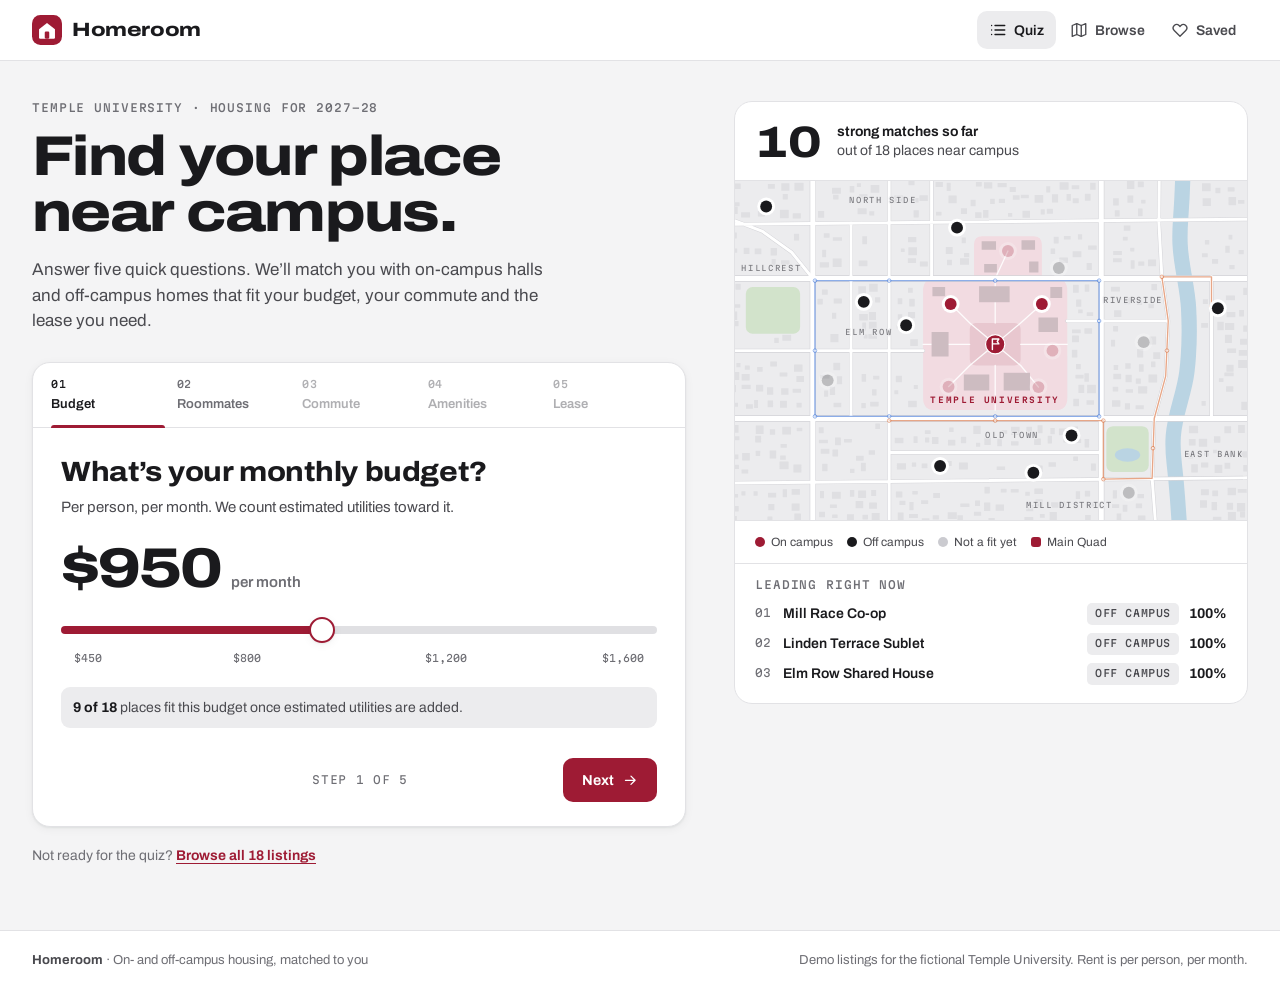
==== commit 0903dc44: "Update Homeroom site and remove README/.gitignore Co-Authored-By: Claude Opus 4.8 <noreply@anthropic" ====
--- a/index.html
+++ b/index.html
@@ -5,7 +5,7 @@
 <meta name="viewport" content="width=device-width, initial-scale=1, viewport-fit=cover">
 <title>Homeroom Campus Housing</title>
 <meta name="claude:viewport-fit-sides" content="cover">
-<meta name="description" content="Take a five-question quiz and get matched with on-campus and off-campus housing near Hartwell University.">
+<meta name="description" content="Take a five-question quiz and get matched with on-campus and off-campus housing near Temple University.">
 <link rel="preconnect" href="https://fonts.googleapis.com">
 <link rel="preconnect" href="https://fonts.gstatic.com" crossorigin>
 <link rel="stylesheet" href="https://fonts.googleapis.com/css2?family=Archivo:wdth,wght@62..125,100..900&family=Martian+Mono:wdth,wght@75..112.5,100..800&display=swap">
@@ -24,6 +24,7 @@
       <button type="button" class="nav-btn" data-action="nav" data-view="quiz" data-nav-item data-icon="list" aria-label="Match quiz"><span class="nav-label">Quiz</span></button>
       <button type="button" class="nav-btn" data-action="nav" data-view="results" data-nav-item data-icon="star" aria-label="My matches" id="navResults" hidden><span class="nav-label">Matches</span></button>
       <button type="button" class="nav-btn" data-action="nav" data-view="browse" data-nav-item data-icon="map" aria-label="Browse listings"><span class="nav-label">Browse</span></button>
+      <button type="button" class="nav-btn" data-action="nav" data-view="saved" data-nav-item data-icon="heart" aria-label="Saved listings" id="navSaved"><span class="nav-label">Saved</span><span class="nav-count" id="navSavedCount" hidden>0</span></button>
       <button type="button" class="nav-btn" data-action="tours" data-icon="calendar" aria-label="My tours and messages" id="navTours" hidden><span class="nav-label">My tours</span><span class="nav-count" id="navToursCount">0</span></button>
     </nav>
   </div>
@@ -33,7 +34,7 @@
   <section id="view-quiz" class="view" aria-labelledby="quizHeading">
     <div class="wrap quiz-layout">
       <div class="quiz-main">
-        <p class="eyebrow">Hartwell University · Housing for 2027–28</p>
+        <p class="eyebrow">Temple University · Housing for 2027–28</p>
         <h1 class="display" id="quizHeading">Find your place near campus.</h1>
         <p class="lede">Answer five quick questions. We’ll match you with on-campus halls and off-campus homes that fit your budget, your commute and the lease you need.</p>
         <form id="quizForm" class="quiz-card" novalidate>
@@ -111,7 +112,7 @@
     <div class="wrap browse-bar">
       <div>
         <p class="eyebrow">All listings</p>
-        <h2 class="h-xl" id="browseHeading">Places near Hartwell</h2>
+        <h2 class="h-xl" id="browseHeading">Places near Temple</h2>
         <p class="browse-count" id="browseCount"></p>
       </div>
       <div class="filters">
@@ -156,12 +157,25 @@
       <div class="browse-map"><div class="map" id="browseMap" tabindex="0" aria-label="Map of listings. Drag to move, use the buttons to zoom."></div></div>
     </div>
   </section>
+
+  <section id="view-saved" class="view" aria-labelledby="savedHeading" hidden>
+    <div class="wrap browse-bar">
+      <div>
+        <p class="eyebrow">Your list</p>
+        <h2 class="h-xl" id="savedHeading">Saved listings</h2>
+        <p class="browse-count" id="savedCount"></p>
+      </div>
+    </div>
+    <div class="wrap">
+      <div class="browse-list" id="savedList"></div>
+    </div>
+  </section>
 </main>
 
 <footer class="footer">
   <div class="wrap footer-inner">
     <span><b>Homeroom</b> · On- and off-campus housing, matched to you</span>
-    <span>Demo listings for the fictional Hartwell University. Rent is per person, per month.</span>
+    <span>Demo listings for the fictional Temple University. Rent is per person, per month.</span>
   </div>
 </footer>
 
--- a/styles.css
+++ b/styles.css
@@ -1,37 +1,37 @@
 /* Homeroom: campus-wayfinding visual system */
 :root {
   /* Layout: a two-pane wayfinding app. Content sits on the left; the live campus map or the assistant docks on the right. Sign-style tags carry commute and lease facts. */
-  --bg: #F2F4F0;
+  --bg: #F4F4F5;
   --surface: #FFFFFF;
-  --surface-2: #EBEFE8;
-  --surface-3: #DEE4DB;
-  --ink: #15211B;
-  --ink-2: #44534A;
-  --ink-3: #65746B;
-  --line: #DBE1D8;
-  --line-2: #C4CDC2;
-  --quad: #1D5A43;
-  --quad-hover: #164A36;
+  --surface-2: #ECECEE;
+  --surface-3: #E0E0E3;
+  --ink: #1A1A1D;
+  --ink-2: #4A4A4F;
+  --ink-3: #6E6E74;
+  --line: #E2E2E5;
+  --line-2: #CBCBD0;
+  --quad: #9E1B34;
+  --quad-hover: #851629;
   --quad-ink: #FFFFFF;
-  --quad-soft: #DDEBE2;
-  --quad-text: #1A5A42;
-  --signal: #FFC93E;
-  --signal-ink: #231B00;
+  --quad-soft: #F5DEE3;
+  --quad-text: #9E1B34;
+  --signal: #9E1B34;
+  --signal-ink: #FFFFFF;
   --good: #1F7A4C;
   --warn: #8F5600;
   --bad: #B3261E;
   --route2: #2E6AD6;
   --route7: #D45E25;
-  --map-land: #E7EBE3;
-  --map-block: #D9DED4;
-  --map-campus: #D0E3D4;
-  --map-quad: #BAD6C2;
-  --map-park: #CBE0C4;
+  --map-land: #ECECEE;
+  --map-block: #DFDFE2;
+  --map-campus: #F2DBE1;
+  --map-quad: #E8C7CF;
+  --map-park: #D2E3CB;
   --map-water: #BAD4E3;
   --map-road: #FFFFFF;
-  --map-road-edge: #CDD5CA;
-  --map-bldg: #B3CBB9;
-  --map-label: #55655B;
+  --map-road-edge: #D4D4D8;
+  --map-bldg: #CDBCC1;
+  --map-label: #5C5C62;
   --shadow-1: 0 1px 2px rgb(21 33 27 / .06), 0 2px 10px rgb(21 33 27 / .05);
   --shadow-2: 0 4px 10px rgb(21 33 27 / .07), 0 18px 44px rgb(21 33 27 / .15);
   --backdrop: rgb(12 20 16 / .48);
@@ -49,37 +49,37 @@
 
 @media (prefers-color-scheme: dark) {
   :root:not([data-theme="light"]) {
-    --bg: #0E1411;
-    --surface: #151D19;
-    --surface-2: #1C2621;
-    --surface-3: #27332D;
-    --ink: #E5ECE7;
-    --ink-2: #A9B8AF;
-    --ink-3: #87968D;
-    --line: #25302A;
-    --line-2: #35443B;
-    --quad: #52C08E;
-    --quad-hover: #67CE9E;
-    --quad-ink: #05140D;
-    --quad-soft: #17342A;
-    --quad-text: #74D3A6;
-    --signal: #FFCD4D;
-    --signal-ink: #231B00;
+    --bg: #121113;
+    --surface: #1A1A1D;
+    --surface-2: #232327;
+    --surface-3: #2E2E33;
+    --ink: #ECECEE;
+    --ink-2: #B2B2B8;
+    --ink-3: #8C8C93;
+    --line: #2B2B30;
+    --line-2: #3C3C42;
+    --quad: #E2586F;
+    --quad-hover: #EC6B80;
+    --quad-ink: #2A0409;
+    --quad-soft: #3A1620;
+    --quad-text: #F08497;
+    --signal: #E2586F;
+    --signal-ink: #2A0409;
     --good: #5DCB91;
     --warn: #F0B358;
     --bad: #FF8F86;
     --route2: #6F9EF2;
     --route7: #F28D59;
-    --map-land: #161F1B;
-    --map-block: #1D2823;
-    --map-campus: #1B3226;
-    --map-quad: #22412F;
+    --map-land: #1A1A1D;
+    --map-block: #232327;
+    --map-campus: #331820;
+    --map-quad: #442029;
     --map-park: #1C3222;
     --map-water: #163042;
-    --map-road: #2A3731;
-    --map-road-edge: #33433A;
-    --map-bldg: #2A4636;
-    --map-label: #9CADA2;
+    --map-road: #2E2E33;
+    --map-road-edge: #3A3A40;
+    --map-bldg: #4A2831;
+    --map-label: #A0A0A6;
     --shadow-1: 0 1px 2px rgb(0 0 0 / .4), 0 2px 10px rgb(0 0 0 / .25);
     --shadow-2: 0 4px 10px rgb(0 0 0 / .35), 0 18px 44px rgb(0 0 0 / .5);
     --backdrop: rgb(0 0 0 / .62);
@@ -87,37 +87,37 @@
   }
 }
 :root[data-theme="dark"] {
-  --bg: #0E1411;
-  --surface: #151D19;
-  --surface-2: #1C2621;
-  --surface-3: #27332D;
-  --ink: #E5ECE7;
-  --ink-2: #A9B8AF;
-  --ink-3: #87968D;
-  --line: #25302A;
-  --line-2: #35443B;
-  --quad: #52C08E;
-  --quad-hover: #67CE9E;
-  --quad-ink: #05140D;
-  --quad-soft: #17342A;
-  --quad-text: #74D3A6;
-  --signal: #FFCD4D;
-  --signal-ink: #231B00;
+  --bg: #121113;
+  --surface: #1A1A1D;
+  --surface-2: #232327;
+  --surface-3: #2E2E33;
+  --ink: #ECECEE;
+  --ink-2: #B2B2B8;
+  --ink-3: #8C8C93;
+  --line: #2B2B30;
+  --line-2: #3C3C42;
+  --quad: #E2586F;
+  --quad-hover: #EC6B80;
+  --quad-ink: #2A0409;
+  --quad-soft: #3A1620;
+  --quad-text: #F08497;
+  --signal: #E2586F;
+  --signal-ink: #2A0409;
   --good: #5DCB91;
   --warn: #F0B358;
   --bad: #FF8F86;
   --route2: #6F9EF2;
   --route7: #F28D59;
-  --map-land: #161F1B;
-  --map-block: #1D2823;
-  --map-campus: #1B3226;
-  --map-quad: #22412F;
+  --map-land: #1A1A1D;
+  --map-block: #232327;
+  --map-campus: #331820;
+  --map-quad: #442029;
   --map-park: #1C3222;
   --map-water: #163042;
-  --map-road: #2A3731;
-  --map-road-edge: #33433A;
-  --map-bldg: #2A4636;
-  --map-label: #9CADA2;
+  --map-road: #2E2E33;
+  --map-road-edge: #3A3A40;
+  --map-bldg: #4A2831;
+  --map-label: #A0A0A6;
   --shadow-1: 0 1px 2px rgb(0 0 0 / .4), 0 2px 10px rgb(0 0 0 / .25);
   --shadow-2: 0 4px 10px rgb(0 0 0 / .35), 0 18px 44px rgb(0 0 0 / .5);
   --backdrop: rgb(0 0 0 / .62);
@@ -928,7 +928,7 @@
 @container (max-width: 660px) { .detail-grid { grid-template-columns: minmax(0, 1fr); } }
 .detail-col { display: grid; gap: 26px; min-width: 0; }
 .dsec { display: grid; gap: 12px; min-width: 0; }
-.dsec-title { font-family: var(--font-mono); font-size: 0.6875rem; font-weight: 500; letter-spacing: .08em; text-transform: uppercase; color: var(--ink-3); }
+.dsec-title { font-family: var(--font-mono); font-size: 0.6875rem; font-weight: 700; letter-spacing: .08em; text-transform: uppercase; color: var(--quad); }
 .dsec p { max-width: 65ch; color: var(--ink-2); }
 .chips { list-style: none; margin: 0; padding: 0; display: flex; flex-wrap: wrap; gap: 6px; }
 .chip { display: inline-flex; align-items: center; height: 28px; padding: 0 10px; border-radius: 999px; background: var(--surface-2); font-size: 0.8125rem; font-weight: 550; color: var(--ink-2); }
@@ -1609,6 +1609,14 @@
 .footer-inner { display: flex; flex-wrap: wrap; justify-content: space-between; gap: 6px 24px; padding-block: 20px calc(24px + env(safe-area-inset-bottom, 0px)); font-size: 0.8125rem; color: var(--ink-3); }
 .footer-inner b { color: var(--ink-2); font-weight: 700; }
 body[data-view="browse"] .footer { display: none; }
+body[data-view="saved"] .footer { display: none; }
+
+/* Save / saved button — matches the Contact / Book a tour button family */
+.save-btn .ic { fill: none; transition: fill .15s ease; }
+.save-btn.is-on { color: var(--quad); border-color: var(--quad); }
+.save-btn.is-on:hover:not(:disabled) { border-color: var(--quad); }
+.save-btn.is-on .ic { fill: var(--quad); stroke: var(--quad); }
+#view-saved .browse-list { margin-top: 4px; }
 
 @media (prefers-reduced-motion: reduce) {
   *, *::before, *::after { transition-duration: 0s !important; animation-duration: 0s !important; animation-iteration-count: 1 !important; }
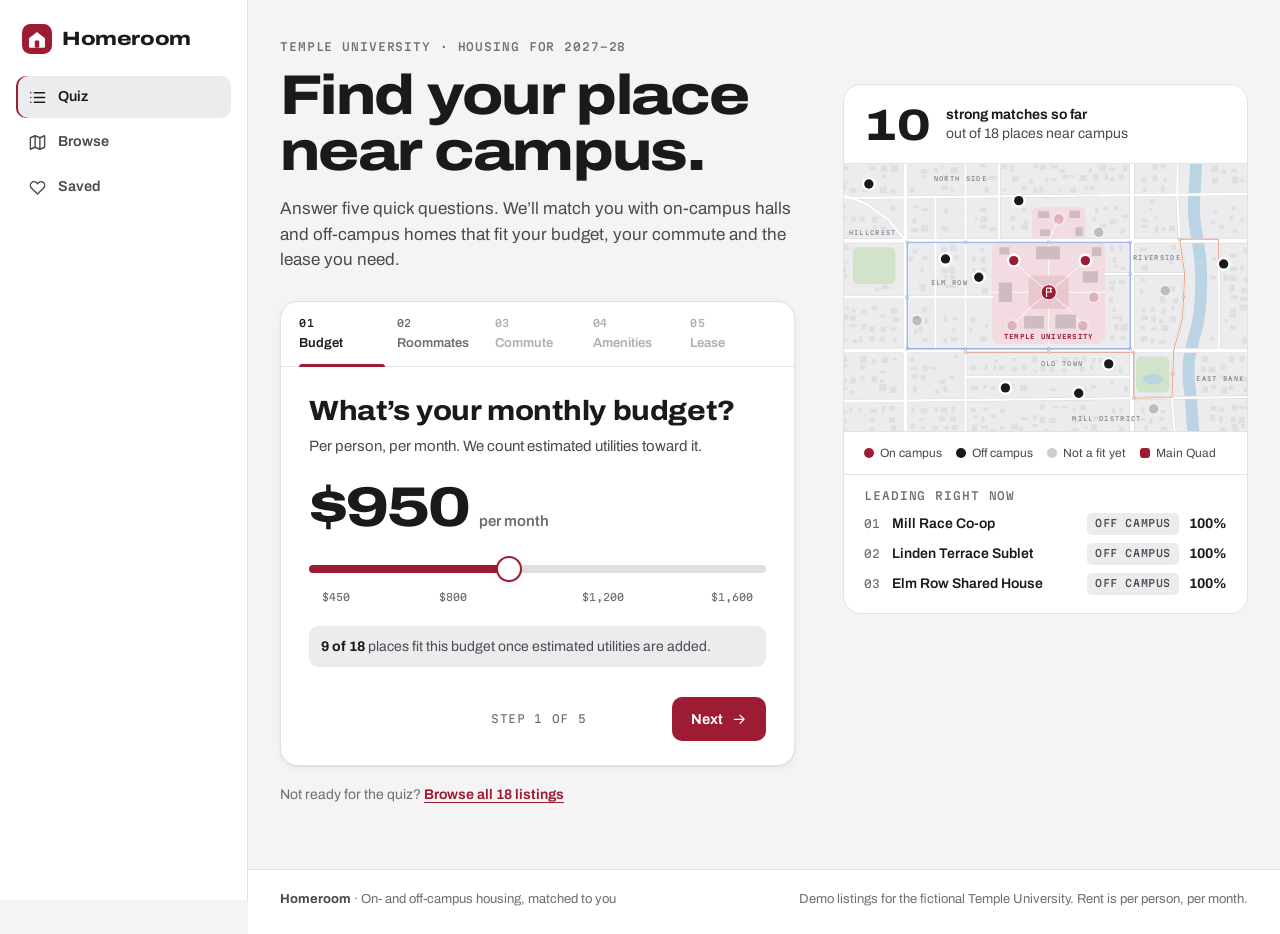
==== commit 22f92066: "Add menu" ====
--- a/index.html
+++ b/index.html
@@ -14,22 +14,33 @@
 <body>
 <a class="skip" href="#main">Skip to content</a>
 
-<header class="topbar">
-  <div class="topbar-inner wrap">
-    <button type="button" class="brand" data-action="nav" data-view="quiz" aria-label="Homeroom, back to the quiz">
-      <svg class="brand-mark" viewBox="0 0 32 32" aria-hidden="true"><rect class="bm-bg" width="32" height="32" rx="9"/><path class="bm-house" d="M7.5 15.2 16 8.4l8.5 6.8V24a1.3 1.3 0 0 1-1.3 1.3H8.8A1.3 1.3 0 0 1 7.5 24z"/><rect class="bm-door" x="13.6" y="17.6" width="4.8" height="7.7" rx="1.2"/></svg>
-      <span class="brand-name">Homeroom</span>
-    </button>
-    <nav class="nav" aria-label="Main">
-      <button type="button" class="nav-btn" data-action="nav" data-view="quiz" data-nav-item data-icon="list" aria-label="Match quiz"><span class="nav-label">Quiz</span></button>
-      <button type="button" class="nav-btn" data-action="nav" data-view="results" data-nav-item data-icon="star" aria-label="My matches" id="navResults" hidden><span class="nav-label">Matches</span></button>
-      <button type="button" class="nav-btn" data-action="nav" data-view="browse" data-nav-item data-icon="map" aria-label="Browse listings"><span class="nav-label">Browse</span></button>
-      <button type="button" class="nav-btn" data-action="nav" data-view="saved" data-nav-item data-icon="heart" aria-label="Saved listings" id="navSaved"><span class="nav-label">Saved</span><span class="nav-count" id="navSavedCount" hidden>0</span></button>
-      <button type="button" class="nav-btn" data-action="tours" data-icon="calendar" aria-label="My tours and messages" id="navTours" hidden><span class="nav-label">My tours</span><span class="nav-count" id="navToursCount">0</span></button>
-    </nav>
-  </div>
+<header class="mobilebar">
+  <button type="button" class="iconbtn menu-toggle" id="menuToggle" data-action="menu-toggle" data-icon="menu" aria-label="Open menu" aria-controls="sidebar" aria-expanded="false"></button>
+  <button type="button" class="brand" data-action="nav" data-view="quiz" aria-label="Homeroom, back to the quiz">
+    <svg class="brand-mark" viewBox="0 0 32 32" aria-hidden="true"><rect class="bm-bg" width="32" height="32" rx="9"/><path class="bm-house" d="M7.5 15.2 16 8.4l8.5 6.8V24a1.3 1.3 0 0 1-1.3 1.3H8.8A1.3 1.3 0 0 1 7.5 24z"/><rect class="bm-door" x="13.6" y="17.6" width="4.8" height="7.7" rx="1.2"/></svg>
+    <span class="brand-name">Homeroom</span>
+  </button>
 </header>
 
+<div class="app-shell">
+  <aside class="sidebar" id="sidebar" aria-label="Main navigation">
+    <div class="sidebar-inner">
+      <button type="button" class="brand brand--side" data-action="nav" data-view="quiz" aria-label="Homeroom, back to the quiz">
+        <svg class="brand-mark" viewBox="0 0 32 32" aria-hidden="true"><rect class="bm-bg" width="32" height="32" rx="9"/><path class="bm-house" d="M7.5 15.2 16 8.4l8.5 6.8V24a1.3 1.3 0 0 1-1.3 1.3H8.8A1.3 1.3 0 0 1 7.5 24z"/><rect class="bm-door" x="13.6" y="17.6" width="4.8" height="7.7" rx="1.2"/></svg>
+        <span class="brand-name">Homeroom</span>
+      </button>
+      <nav class="nav" aria-label="Main">
+        <button type="button" class="nav-btn" data-action="nav" data-view="quiz" data-nav-item data-icon="list" aria-label="Match quiz"><span class="nav-label">Quiz</span></button>
+        <button type="button" class="nav-btn" data-action="nav" data-view="results" data-nav-item data-icon="star" aria-label="My matches" id="navResults" hidden><span class="nav-label">Matches</span></button>
+        <button type="button" class="nav-btn" data-action="nav" data-view="browse" data-nav-item data-icon="map" aria-label="Browse listings"><span class="nav-label">Browse</span></button>
+        <button type="button" class="nav-btn" data-action="nav" data-view="saved" data-nav-item data-icon="heart" aria-label="Saved listings" id="navSaved"><span class="nav-label">Saved</span><span class="nav-count" id="navSavedCount" hidden>0</span></button>
+        <button type="button" class="nav-btn" data-action="tours" data-icon="calendar" aria-label="My tours and messages" id="navTours" hidden><span class="nav-label">My tours</span><span class="nav-count" id="navToursCount">0</span></button>
+      </nav>
+    </div>
+  </aside>
+  <div class="sidebar-scrim" id="sidebarScrim" data-action="menu-close" aria-hidden="true"></div>
+
+  <div class="app-content">
 <main id="main">
   <section id="view-quiz" class="view" aria-labelledby="quizHeading">
     <div class="wrap quiz-layout">
@@ -178,6 +189,8 @@
     <span>Demo listings for the fictional Temple University. Rent is per person, per month.</span>
   </div>
 </footer>
+  </div>
+</div>
 
 <aside id="chat" class="chat" aria-label="Housing assistant" data-mode="checking">
   <div class="chat-head">
--- a/styles.css
+++ b/styles.css
@@ -336,22 +336,17 @@
 }
 @keyframes spin { to { transform: rotate(360deg); } }
 
-/* ---------- header ---------- */
-.topbar {
-  position: sticky;
-  top: env(safe-area-inset-top, 0px);
-  z-index: 50;
-  background: var(--surface);
-  border-bottom: 1px solid var(--line);
-}
-.topbar-inner { height: var(--header-h); display: flex; align-items: center; gap: 12px; }
+/* ---------- shell: left sidebar + content ---------- */
+:root { --sidebar-w: 248px; }
+
+.app-shell { position: relative; }
+.app-content { min-width: 0; }
+
 .brand {
   display: inline-flex;
   align-items: center;
   gap: 10px;
-  margin-right: auto;
   padding: 4px;
-  margin-left: -4px;
   border: 0;
   border-radius: 10px;
   background: none;
@@ -368,26 +363,53 @@
   font-size: 1.2rem;
   letter-spacing: -0.02em;
 }
-.nav { display: flex; align-items: center; gap: 2px; }
+
+/* sidebar */
+.sidebar {
+  position: fixed;
+  top: 0;
+  left: 0;
+  bottom: 0;
+  z-index: 50;
+  width: var(--sidebar-w);
+  background: var(--surface);
+  border-right: 1px solid var(--line);
+  overflow-y: auto;
+  overscroll-behavior: contain;
+}
+.sidebar-inner {
+  display: flex;
+  flex-direction: column;
+  gap: 18px;
+  min-height: 100%;
+  padding: max(20px, env(safe-area-inset-top, 0px)) 16px calc(20px + env(safe-area-inset-bottom, 0px)) max(16px, env(safe-area-inset-left, 0px));
+}
+.brand--side { align-self: flex-start; padding: 4px 6px; }
+
+.nav { display: flex; flex-direction: column; align-items: stretch; gap: 3px; }
 .nav-btn {
   display: inline-flex;
   align-items: center;
-  gap: 7px;
-  height: 38px;
+  gap: 11px;
+  width: 100%;
+  height: 42px;
   padding: 0 12px;
   border: 0;
   border-radius: 10px;
   background: transparent;
   color: var(--ink-2);
   font-weight: 600;
-  font-size: 0.875rem;
-}
-.nav-btn .ic { width: 18px; height: 18px; }
+  font-size: 0.9rem;
+  text-align: left;
+}
+.nav-btn .ic { width: 19px; height: 19px; flex: none; }
+.nav-label { flex: 1; min-width: 0; }
 .nav-btn:hover { background: var(--surface-2); color: var(--ink); }
-.nav-btn[aria-current="page"] { background: var(--surface-2); color: var(--ink); }
+.nav-btn[aria-current="page"] { background: var(--surface-2); color: var(--ink); box-shadow: inset 2px 0 0 var(--quad); }
 .nav-count {
   min-width: 20px;
   height: 20px;
+  margin-left: auto;
   padding: 0 6px;
   border-radius: 999px;
   background: var(--signal);
@@ -398,10 +420,65 @@
   line-height: 20px;
   text-align: center;
 }
-@media (max-width: 620px) {
-  .nav-label { display: none; }
-  .nav-btn { padding: 0 10px; }
-  .brand-name { font-size: 1.05rem; }
+
+/* mobile top bar + drawer scrim (hidden on desktop) */
+.mobilebar { display: none; }
+.menu-toggle {
+  display: grid;
+  place-items: center;
+  width: 40px;
+  height: 40px;
+  flex: none;
+  border: 0;
+  border-radius: 10px;
+  background: transparent;
+  color: var(--ink);
+}
+.menu-toggle:hover { background: var(--surface-2); }
+.menu-toggle .ic { width: 22px; height: 22px; }
+.sidebar-scrim { display: none; }
+
+@media (min-width: 901px) {
+  .app-content { margin-left: var(--sidebar-w); }
+}
+
+@media (max-width: 900px) {
+  .mobilebar {
+    position: sticky;
+    top: env(safe-area-inset-top, 0px);
+    z-index: 45;
+    display: flex;
+    align-items: center;
+    gap: 8px;
+    height: var(--header-h);
+    padding-left: max(10px, env(safe-area-inset-left, 0px));
+    padding-right: max(16px, env(safe-area-inset-right, 0px));
+    background: var(--surface);
+    border-bottom: 1px solid var(--line);
+  }
+  .sidebar {
+    width: min(84vw, 300px);
+    transform: translateX(-100%);
+    transition: transform .25s ease;
+    box-shadow: var(--shadow-2);
+    z-index: 80;
+  }
+  body.nav-open .sidebar { transform: none; }
+  .sidebar-scrim {
+    display: block;
+    position: fixed;
+    inset: 0;
+    z-index: 75;
+    background: var(--backdrop);
+    opacity: 0;
+    visibility: hidden;
+    transition: opacity .25s ease, visibility .25s ease;
+  }
+  body.nav-open .sidebar-scrim { opacity: 1; visibility: visible; }
+}
+
+@media (max-width: 900px) and (prefers-reduced-motion: reduce) {
+  .sidebar, .sidebar-scrim { transition: none; }
 }
 
 /* ---------- quiz ---------- */
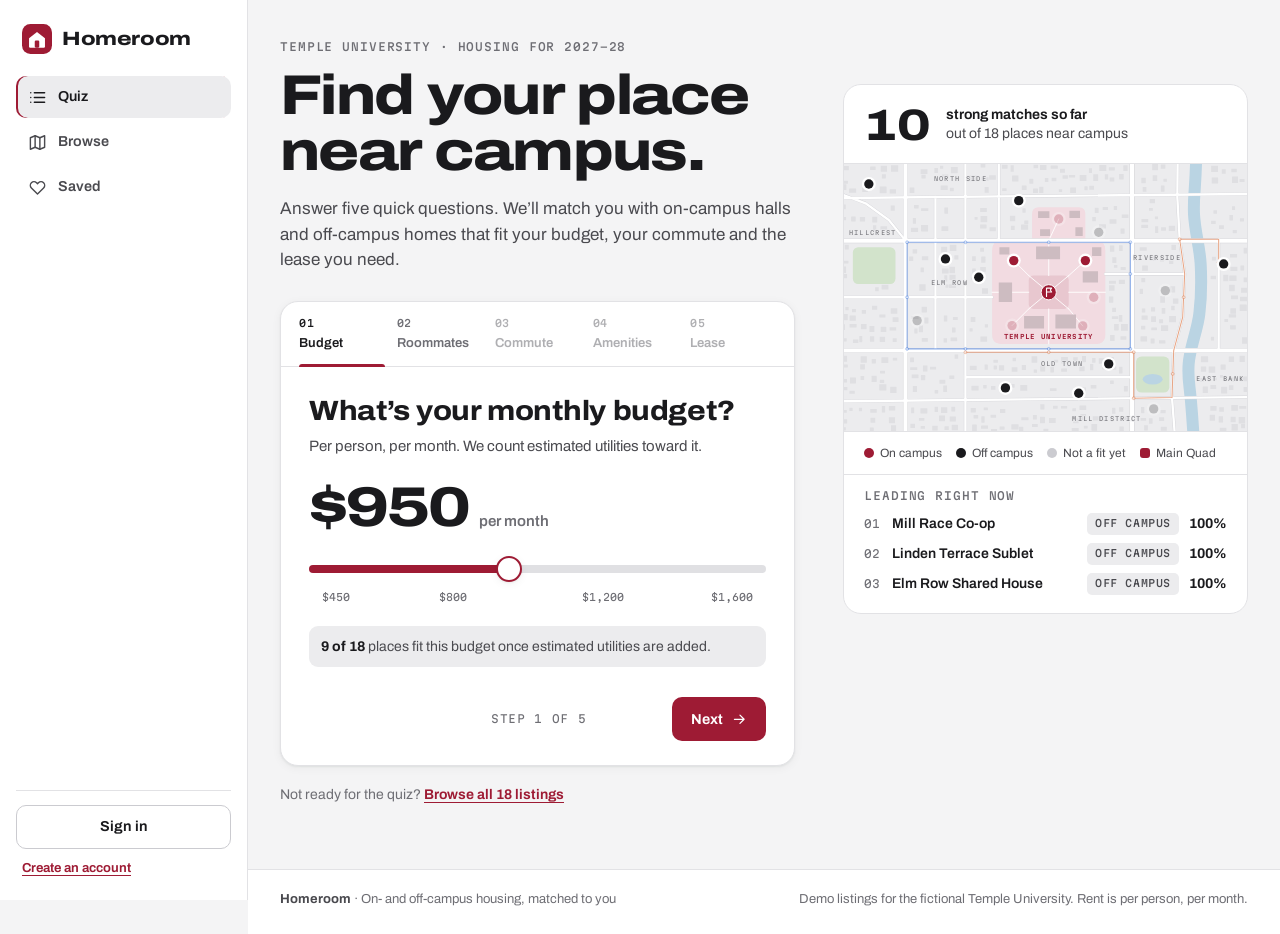
==== commit f0a5be5a: "add sign up" ====
--- a/index.html
+++ b/index.html
@@ -20,6 +20,7 @@
     <svg class="brand-mark" viewBox="0 0 32 32" aria-hidden="true"><rect class="bm-bg" width="32" height="32" rx="9"/><path class="bm-house" d="M7.5 15.2 16 8.4l8.5 6.8V24a1.3 1.3 0 0 1-1.3 1.3H8.8A1.3 1.3 0 0 1 7.5 24z"/><rect class="bm-door" x="13.6" y="17.6" width="4.8" height="7.7" rx="1.2"/></svg>
     <span class="brand-name">Homeroom</span>
   </button>
+  <div class="mob-account" id="accountMob"></div>
 </header>
 
 <div class="app-shell">
@@ -36,6 +37,7 @@
         <button type="button" class="nav-btn" data-action="nav" data-view="saved" data-nav-item data-icon="heart" aria-label="Saved listings" id="navSaved"><span class="nav-label">Saved</span><span class="nav-count" id="navSavedCount" hidden>0</span></button>
         <button type="button" class="nav-btn" data-action="tours" data-icon="calendar" aria-label="My tours and messages" id="navTours" hidden><span class="nav-label">My tours</span><span class="nav-count" id="navToursCount">0</span></button>
       </nav>
+      <div class="side-foot" id="accountSide"></div>
     </div>
   </aside>
   <div class="sidebar-scrim" id="sidebarScrim" data-action="menu-close" aria-hidden="true"></div>
@@ -222,6 +224,7 @@
 <dialog id="dlgContact" class="dlg" aria-labelledby="dlgContactTitle"></dialog>
 <dialog id="dlgTour" class="dlg" aria-labelledby="dlgTourTitle"></dialog>
 <dialog id="dlgTours" class="dlg" aria-labelledby="dlgToursTitle"></dialog>
+<dialog id="dlgAuth" class="dlg" aria-labelledby="dlgAuthTitle"></dialog>
 
 <script src="data.js"></script>
 <script src="match.js"></script>
--- a/styles.css
+++ b/styles.css
@@ -480,6 +480,40 @@
 @media (max-width: 900px) and (prefers-reduced-motion: reduce) {
   .sidebar, .sidebar-scrim { transition: none; }
 }
+
+/* account controls */
+.side-foot { margin-top: auto; display: flex; flex-direction: column; gap: 8px; padding-top: 14px; border-top: 1px solid var(--line); }
+.side-foot .acct-link { align-self: flex-start; padding: 2px 6px; font-size: 0.8125rem; }
+.acct-chip {
+  display: flex;
+  align-items: center;
+  gap: 10px;
+  width: 100%;
+  padding: 8px;
+  border: 1px solid var(--line);
+  border-radius: 12px;
+  background: var(--surface);
+  color: var(--ink);
+  text-align: left;
+}
+.acct-chip:hover { background: var(--surface-2); }
+.acct-meta { display: grid; min-width: 0; }
+.acct-meta b { font-size: 0.875rem; font-weight: 700; }
+.acct-meta span { font-size: 0.72rem; color: var(--ink-3); white-space: nowrap; overflow: hidden; text-overflow: ellipsis; }
+.avatar--sm { width: 34px; height: 34px; font-size: 0.8125rem; }
+button.avatar--sm { border: 0; padding: 0; }
+button.avatar--sm:hover { filter: brightness(0.96); }
+.mob-account { margin-left: auto; display: flex; align-items: center; }
+
+/* auth dialog */
+.auth-tabs { display: flex; width: 100%; }
+.auth-tabs button { flex: 1; height: 38px; }
+.field-hint { margin-top: 2px; }
+.acct-card { display: flex; align-items: center; gap: 14px; padding: 14px; border: 1px solid var(--line); border-radius: var(--r-md); background: var(--surface-2); }
+.acct-card-text { display: grid; min-width: 0; }
+.acct-card-text b { font-size: 1rem; font-weight: 700; }
+.acct-card-text span { font-size: 0.8125rem; color: var(--ink-3); overflow-wrap: anywhere; }
+.acct-hint { font-size: 0.875rem; color: var(--ink-2); line-height: 1.5; }
 
 /* ---------- quiz ---------- */
 .quiz-layout {
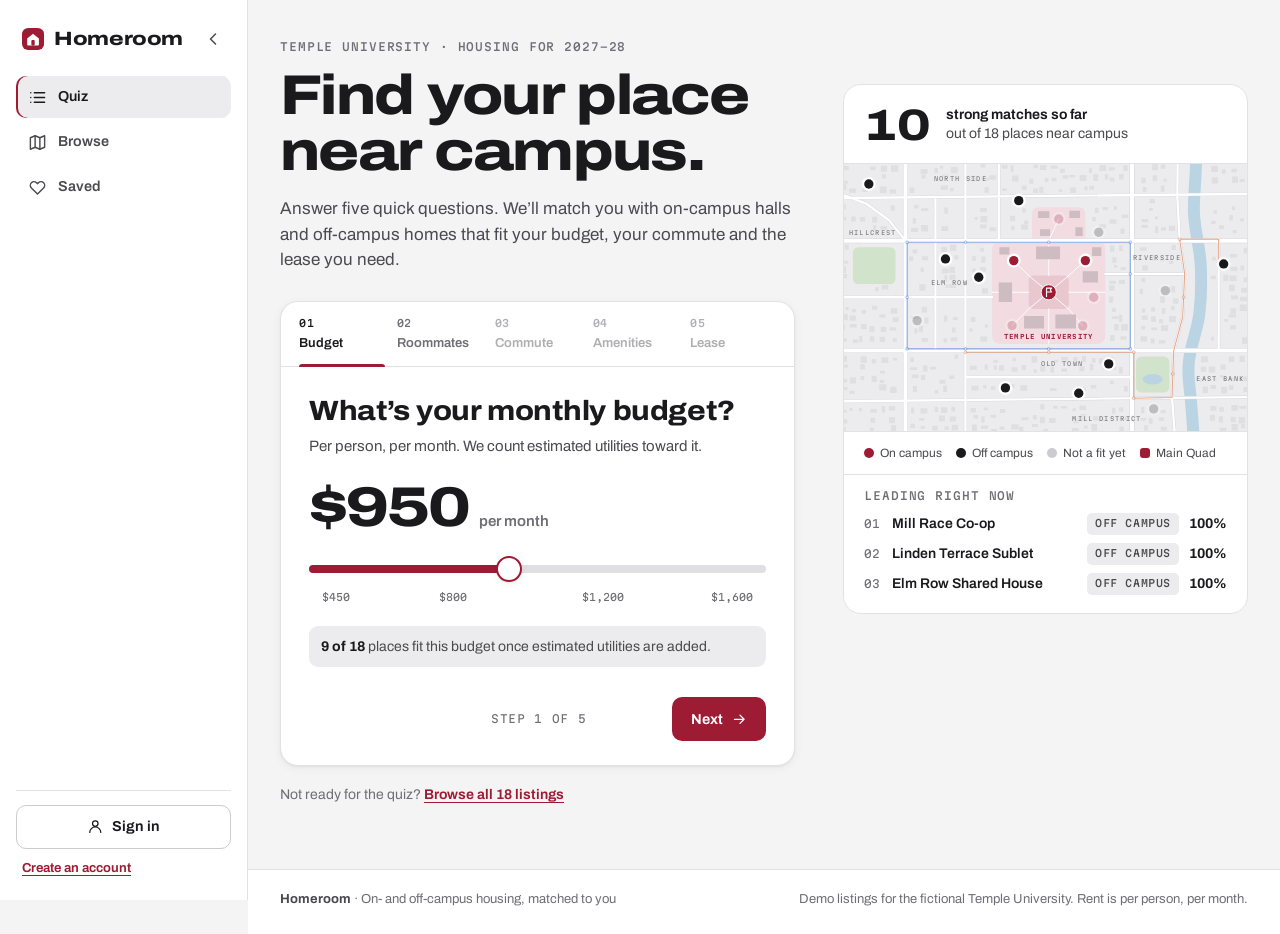
==== commit 206bf0ab: "menu collpse" ====
--- a/index.html
+++ b/index.html
@@ -26,10 +26,13 @@
 <div class="app-shell">
   <aside class="sidebar" id="sidebar" aria-label="Main navigation">
     <div class="sidebar-inner">
-      <button type="button" class="brand brand--side" data-action="nav" data-view="quiz" aria-label="Homeroom, back to the quiz">
-        <svg class="brand-mark" viewBox="0 0 32 32" aria-hidden="true"><rect class="bm-bg" width="32" height="32" rx="9"/><path class="bm-house" d="M7.5 15.2 16 8.4l8.5 6.8V24a1.3 1.3 0 0 1-1.3 1.3H8.8A1.3 1.3 0 0 1 7.5 24z"/><rect class="bm-door" x="13.6" y="17.6" width="4.8" height="7.7" rx="1.2"/></svg>
-        <span class="brand-name">Homeroom</span>
-      </button>
+      <div class="side-top">
+        <button type="button" class="brand brand--side" data-action="nav" data-view="quiz" aria-label="Homeroom, back to the quiz">
+          <svg class="brand-mark" viewBox="0 0 32 32" aria-hidden="true"><rect class="bm-bg" width="32" height="32" rx="9"/><path class="bm-house" d="M7.5 15.2 16 8.4l8.5 6.8V24a1.3 1.3 0 0 1-1.3 1.3H8.8A1.3 1.3 0 0 1 7.5 24z"/><rect class="bm-door" x="13.6" y="17.6" width="4.8" height="7.7" rx="1.2"/></svg>
+          <span class="brand-name">Homeroom</span>
+        </button>
+        <button type="button" class="iconbtn side-collapse" data-action="nav-collapse" data-icon="chevLeft" aria-label="Collapse menu" aria-expanded="true"></button>
+      </div>
       <nav class="nav" aria-label="Main">
         <button type="button" class="nav-btn" data-action="nav" data-view="quiz" data-nav-item data-icon="list" aria-label="Match quiz"><span class="nav-label">Quiz</span></button>
         <button type="button" class="nav-btn" data-action="nav" data-view="results" data-nav-item data-icon="star" aria-label="My matches" id="navResults" hidden><span class="nav-label">Matches</span></button>
--- a/styles.css
+++ b/styles.css
@@ -384,7 +384,10 @@
   min-height: 100%;
   padding: max(20px, env(safe-area-inset-top, 0px)) 16px calc(20px + env(safe-area-inset-bottom, 0px)) max(16px, env(safe-area-inset-left, 0px));
 }
-.brand--side { align-self: flex-start; padding: 4px 6px; }
+.side-top { display: flex; align-items: center; gap: 6px; }
+.brand--side { flex: 1; min-width: 0; padding: 4px 6px; }
+.side-collapse { flex: none; display: none; }
+.side-collapse .ic { transition: transform .2s ease; }
 
 .nav { display: flex; flex-direction: column; align-items: stretch; gap: 3px; }
 .nav-btn {
@@ -439,7 +442,38 @@
 .sidebar-scrim { display: none; }
 
 @media (min-width: 901px) {
-  .app-content { margin-left: var(--sidebar-w); }
+  .app-content { margin-left: var(--sidebar-w); transition: margin-left .2s ease; }
+  .sidebar { transition: width .2s ease; }
+  .side-collapse { display: grid; }
+
+  body.nav-collapsed { --sidebar-w: 76px; }
+  body.nav-collapsed .sidebar-inner { padding-left: 12px; padding-right: 12px; }
+  body.nav-collapsed .side-top { flex-direction: column; align-items: center; gap: 10px; }
+  body.nav-collapsed .brand--side { flex: none; padding: 4px; }
+  body.nav-collapsed .brand-name,
+  body.nav-collapsed .nav-label,
+  body.nav-collapsed .acct-txt,
+  body.nav-collapsed .acct-meta,
+  body.nav-collapsed .acct-link { display: none; }
+  body.nav-collapsed .nav-btn { position: relative; justify-content: center; padding: 0; gap: 0; }
+  body.nav-collapsed .side-signin { padding: 0; }
+  body.nav-collapsed .acct-chip { justify-content: center; padding: 8px; }
+  body.nav-collapsed .side-collapse .ic { transform: rotate(180deg); }
+  body.nav-collapsed .nav-count {
+    position: absolute;
+    top: 5px;
+    right: 7px;
+    min-width: 0;
+    width: 8px;
+    height: 8px;
+    padding: 0;
+    font-size: 0;
+    line-height: 0;
+  }
+}
+
+@media (min-width: 901px) and (prefers-reduced-motion: reduce) {
+  .app-content, .sidebar { transition: none; }
 }
 
 @media (max-width: 900px) {
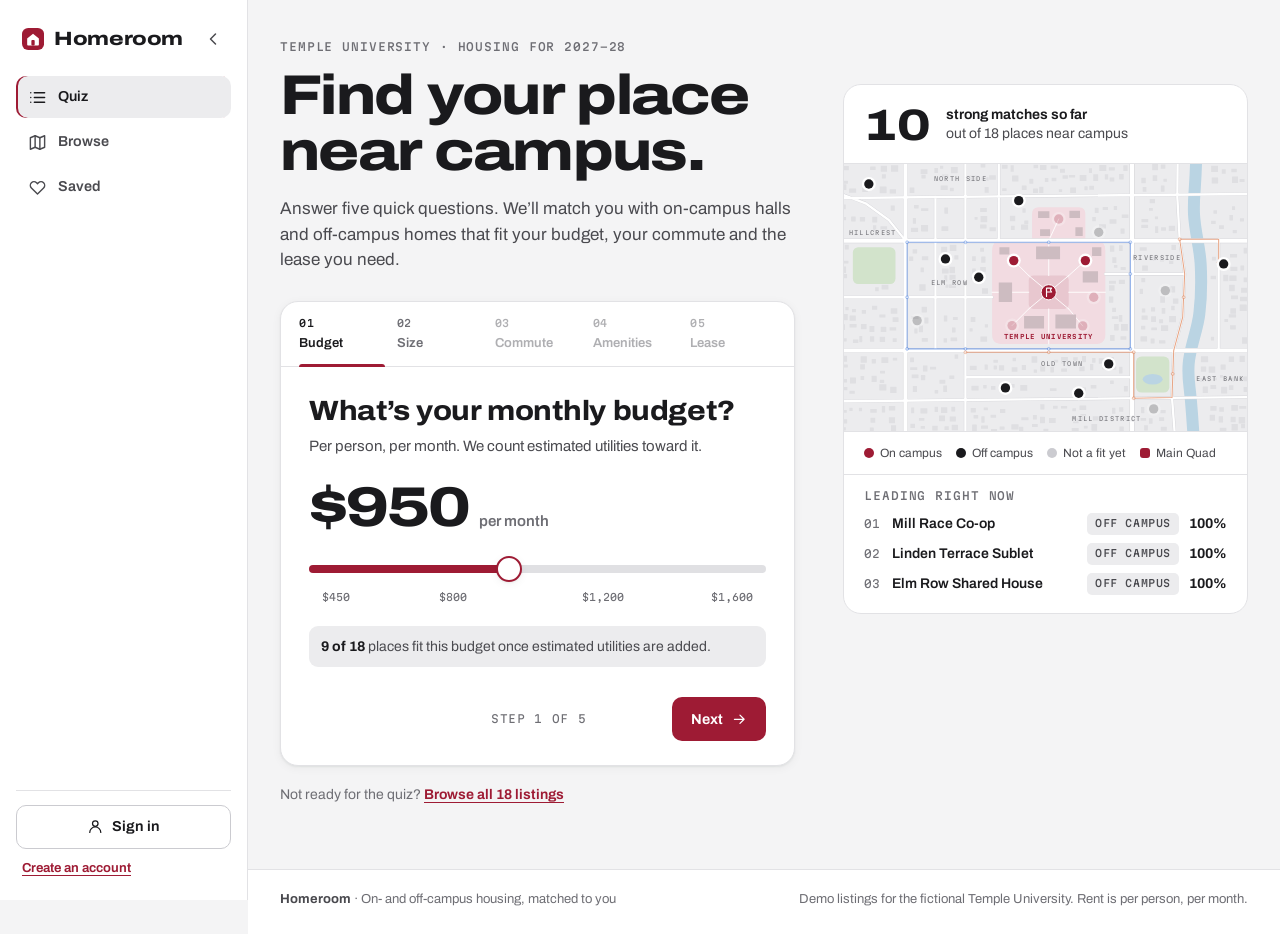
==== commit 3826b8fc: "bedrooms" ====
--- a/index.html
+++ b/index.html
@@ -146,13 +146,14 @@
             <option value="1300">Up to $1,300</option>
           </select>
         </label>
-        <label><span class="sr-only">Roommates</span>
-          <select class="select" id="fRooms">
-            <option value="any">Any roommates</option>
-            <option value="solo">Just me</option>
-            <option value="one">1 roommate</option>
-            <option value="few">2–3 roommates</option>
-            <option value="many">4 or more</option>
+        <label><span class="sr-only">Bedrooms</span>
+          <select class="select" id="fBeds">
+            <option value="any">Any bedrooms</option>
+            <option value="studio">Studio</option>
+            <option value="1">1 bedroom</option>
+            <option value="2">2 bedrooms</option>
+            <option value="3">3 bedrooms</option>
+            <option value="4">4+ bedrooms</option>
           </select>
         </label>
         <label><span class="sr-only">Sort by</span>
--- a/styles.css
+++ b/styles.css
@@ -446,20 +446,28 @@
   .sidebar { transition: width .2s ease; }
   .side-collapse { display: grid; }
 
+  /* collapsed: content keeps the slim gutter; the panel itself expands on hover */
   body.nav-collapsed { --sidebar-w: 76px; }
-  body.nav-collapsed .sidebar-inner { padding-left: 12px; padding-right: 12px; }
-  body.nav-collapsed .side-top { flex-direction: column; align-items: center; gap: 10px; }
-  body.nav-collapsed .brand--side { flex: none; padding: 4px; }
-  body.nav-collapsed .brand-name,
-  body.nav-collapsed .nav-label,
-  body.nav-collapsed .acct-txt,
-  body.nav-collapsed .acct-meta,
-  body.nav-collapsed .acct-link { display: none; }
-  body.nav-collapsed .nav-btn { position: relative; justify-content: center; padding: 0; gap: 0; }
-  body.nav-collapsed .side-signin { padding: 0; }
-  body.nav-collapsed .acct-chip { justify-content: center; padding: 8px; }
-  body.nav-collapsed .side-collapse .ic { transform: rotate(180deg); }
-  body.nav-collapsed .nav-count {
+  body.nav-collapsed .sidebar:hover,
+  body.nav-collapsed .sidebar:focus-within {
+    width: 248px;
+    z-index: 60;
+    box-shadow: var(--shadow-2);
+  }
+
+  /* the slim-rail look applies only while the panel is at rest (not hovered/focused) */
+  body.nav-collapsed .sidebar:not(:hover):not(:focus-within) .sidebar-inner { padding-left: 12px; padding-right: 12px; }
+  body.nav-collapsed .sidebar:not(:hover):not(:focus-within) .side-top { flex-direction: column; align-items: center; gap: 10px; }
+  body.nav-collapsed .sidebar:not(:hover):not(:focus-within) .brand--side { flex: none; padding: 4px; }
+  body.nav-collapsed .sidebar:not(:hover):not(:focus-within) .brand-name,
+  body.nav-collapsed .sidebar:not(:hover):not(:focus-within) .nav-label,
+  body.nav-collapsed .sidebar:not(:hover):not(:focus-within) .acct-txt,
+  body.nav-collapsed .sidebar:not(:hover):not(:focus-within) .acct-meta,
+  body.nav-collapsed .sidebar:not(:hover):not(:focus-within) .acct-link { display: none; }
+  body.nav-collapsed .sidebar:not(:hover):not(:focus-within) .nav-btn { position: relative; justify-content: center; padding: 0; gap: 0; }
+  body.nav-collapsed .sidebar:not(:hover):not(:focus-within) .side-signin { padding: 0; }
+  body.nav-collapsed .sidebar:not(:hover):not(:focus-within) .acct-chip { justify-content: center; padding: 8px; }
+  body.nav-collapsed .sidebar:not(:hover):not(:focus-within) .nav-count {
     position: absolute;
     top: 5px;
     right: 7px;
@@ -470,6 +478,7 @@
     font-size: 0;
     line-height: 0;
   }
+  body.nav-collapsed .side-collapse .ic { transform: rotate(180deg); }
 }
 
 @media (min-width: 901px) and (prefers-reduced-motion: reduce) {
@@ -711,6 +720,35 @@
 .chip-opt.is-checked .ic { color: currentColor; }
 .chip-opt:focus-within { outline: 2px solid var(--quad); outline-offset: 2px; }
 .chip-opt:has(input:focus:not(:focus-visible)) { outline: none; }
+
+/* bedrooms & baths number pickers */
+.size-group { margin-bottom: 22px; }
+.size-group:last-child { margin-bottom: 0; }
+.size-label { display: inline-flex; align-items: center; gap: 8px; margin-bottom: 10px; font-size: 0.8125rem; font-weight: 650; color: var(--ink-2); }
+.size-label .ic { width: 18px; height: 18px; color: var(--ink-3); }
+.num-opts { display: flex; flex-wrap: wrap; gap: 8px; }
+.num-opt {
+  position: relative;
+  display: inline-flex;
+  align-items: center;
+  justify-content: center;
+  min-width: 48px;
+  height: 46px;
+  padding: 0 12px;
+  border: 1px solid var(--line-2);
+  border-radius: 12px;
+  background: var(--surface);
+  font-weight: 650;
+  font-size: 0.95rem;
+  cursor: pointer;
+  user-select: none;
+  transition: background-color .15s, border-color .15s, color .15s;
+}
+.num-opt input { position: absolute; opacity: 0; pointer-events: none; }
+.num-opt:hover { border-color: var(--ink-3); }
+.num-opt.is-checked { background: var(--quad); border-color: var(--quad); color: var(--quad-ink); }
+.num-opt:focus-within { outline: 2px solid var(--quad); outline-offset: 2px; }
+.num-opt:has(input:focus:not(:focus-visible)) { outline: none; }
 
 .budget-read { display: flex; align-items: baseline; gap: 10px; }
 .budget-out {
